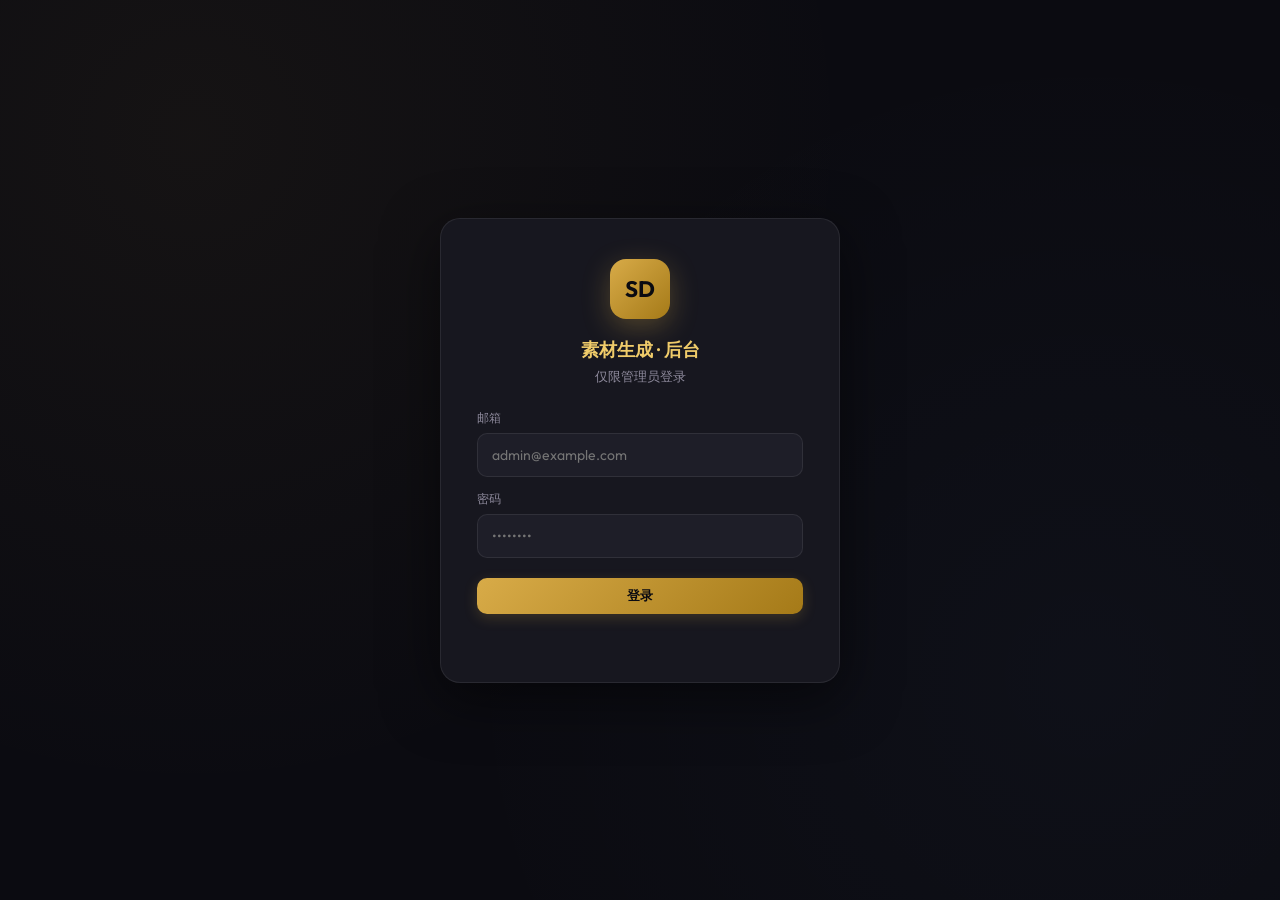
==== admin.html @ 8f6f908a "feat: integrate Supabase tracking and admin dashboard - index.html: add TRACKER module (nickname pro" ====
<!DOCTYPE html>
<html lang="zh-CN">
<head>
<meta charset="UTF-8" />
<meta name="viewport" content="width=device-width, initial-scale=1.0" />
<title>素材生成 · 后台数据</title>
<link rel="preconnect" href="https://fonts.googleapis.com" />
<link rel="preconnect" href="https://fonts.gstatic.com" crossorigin />
<link href="https://fonts.googleapis.com/css2?family=Outfit:wght@300;400;500;600;700&display=swap" rel="stylesheet" />
<style>
:root{
  --gold:#D8AB48;--gold-soft:#F0CC6A;--gold-dark:#A57A18;
  --cream:#EDE9E0;--text-mute:#8E8A9C;--text-dim:#5A566A;
  --base-0:#0B0B11;--base-1:#13131A;--base-2:#17171F;--base-3:#1E1E28;
  --border-soft:rgba(255,255,255,.06);--border-line:rgba(255,255,255,.08);
  --green:#7FD89B;--red:#FF7B7B;--blue:#7BB0FF;--orange:#F4A857;
}
*{box-sizing:border-box;margin:0;padding:0}
body{
  font-family:'Outfit','PingFang SC',sans-serif;
  background:var(--base-0);color:var(--cream);min-height:100vh;
  background-image:radial-gradient(circle at 15% 15%,rgba(216,171,72,.05) 0%,transparent 50%),radial-gradient(circle at 85% 75%,rgba(123,176,255,.03) 0%,transparent 50%);
  background-attachment:fixed;
}
.container{max-width:1320px;margin:0 auto;padding:32px 28px}
header.top{display:flex;align-items:center;justify-content:space-between;margin-bottom:28px;flex-wrap:wrap;gap:16px}
.brand{display:flex;align-items:center;gap:12px}
.brand-icon{
  width:42px;height:42px;border-radius:12px;
  background:linear-gradient(135deg,var(--gold),var(--gold-dark));
  display:flex;align-items:center;justify-content:center;
  color:var(--base-0);font-weight:700;font-size:1.05rem;
  box-shadow:0 6px 20px rgba(216,171,72,.25);
}
.brand-text h1{font-size:1.18rem;font-weight:600;letter-spacing:.4px;color:var(--cream)}
.brand-text p{font-size:.75rem;color:var(--text-mute);margin-top:2px}
.user-bar{display:flex;align-items:center;gap:12px;font-size:.8rem;color:var(--text-mute)}
.user-bar .email{color:var(--cream);font-weight:500}
.btn{
  padding:9px 16px;border-radius:10px;border:1px solid var(--border-line);
  background:var(--base-2);color:var(--cream);font-family:inherit;font-size:.8125rem;
  cursor:pointer;transition:.2s;font-weight:500;
}
.btn:hover{background:var(--base-3);border-color:rgba(216,171,72,.3)}
.btn-primary{
  background:linear-gradient(135deg,var(--gold),var(--gold-dark));
  color:var(--base-0);border:none;font-weight:600;
  box-shadow:0 4px 14px rgba(216,171,72,.2);
}
.btn-primary:hover{box-shadow:0 6px 20px rgba(216,171,72,.3);transform:translateY(-1px)}
.btn-sm{padding:6px 12px;font-size:.75rem;border-radius:8px}

/* Login */
.login-wrap{
  min-height:100vh;display:flex;align-items:center;justify-content:center;padding:24px;
}
.login-card{
  background:var(--base-2);border:1px solid var(--border-line);border-radius:20px;
  padding:40px 36px;width:100%;max-width:400px;
  box-shadow:0 16px 56px rgba(0,0,0,.5);
  text-align:center;
}
.login-card .logo{
  width:60px;height:60px;border-radius:16px;margin:0 auto 18px;
  background:linear-gradient(135deg,var(--gold),var(--gold-dark));
  display:flex;align-items:center;justify-content:center;
  color:var(--base-0);font-weight:700;font-size:1.4rem;
  box-shadow:0 8px 28px rgba(216,171,72,.3);
}
.login-card h2{font-size:1.15rem;color:var(--gold-soft);margin-bottom:6px;font-weight:600}
.login-card p.sub{color:var(--text-mute);font-size:.8125rem;margin-bottom:24px}
.field{margin-bottom:14px;text-align:left}
.field label{display:block;font-size:.75rem;color:var(--text-mute);margin-bottom:6px;letter-spacing:.4px}
.field input{
  width:100%;padding:12px 14px;border:1px solid var(--border-line);border-radius:10px;
  background:var(--base-3);color:var(--cream);font-family:inherit;font-size:.875rem;
  outline:none;transition:.25s;
}
.field input:focus{border-color:rgba(216,171,72,.5);box-shadow:0 0 0 3px rgba(216,171,72,.1)}
.err-msg{color:var(--red);font-size:.75rem;margin-top:10px;min-height:18px;text-align:left}

/* Stats */
.stats-grid{display:grid;grid-template-columns:repeat(4,1fr);gap:16px;margin-bottom:28px}
.stat-card{
  background:var(--base-2);border:1px solid var(--border-line);border-radius:14px;
  padding:18px 20px;transition:.25s;
}
.stat-card:hover{border-color:rgba(216,171,72,.25);transform:translateY(-2px)}
.stat-card .label{font-size:.7rem;color:var(--text-mute);letter-spacing:.6px;text-transform:uppercase;margin-bottom:8px}
.stat-card .value{font-size:1.85rem;font-weight:600;color:var(--gold-soft);line-height:1}
.stat-card .delta{font-size:.7rem;color:var(--text-dim);margin-top:6px}

/* Tabs */
.tabs{display:flex;gap:4px;background:var(--base-2);padding:4px;border-radius:12px;border:1px solid var(--border-line);margin-bottom:20px;width:fit-content}
.tab{
  padding:9px 18px;border-radius:9px;font-size:.8125rem;color:var(--text-mute);
  cursor:pointer;font-weight:500;transition:.2s;border:none;background:transparent;font-family:inherit;
}
.tab.active{background:var(--base-3);color:var(--gold-soft)}
.tab:hover:not(.active){color:var(--cream)}

/* Filter bar */
.filters{
  display:flex;gap:10px;align-items:center;flex-wrap:wrap;margin-bottom:14px;
  padding:14px 16px;background:var(--base-2);border:1px solid var(--border-line);border-radius:12px;
}
.filters input,.filters select{
  padding:8px 12px;border:1px solid var(--border-line);border-radius:8px;
  background:var(--base-3);color:var(--cream);font-family:inherit;font-size:.8125rem;
  outline:none;min-width:140px;
}
.filters label{font-size:.7rem;color:var(--text-mute);letter-spacing:.4px}
.filters .spacer{flex:1}

/* Table */
.table-wrap{
  background:var(--base-2);border:1px solid var(--border-line);border-radius:14px;
  overflow:hidden;
}
table{width:100%;border-collapse:collapse;font-size:.8125rem}
thead{background:var(--base-3)}
th{
  text-align:left;padding:13px 16px;font-size:.7rem;color:var(--text-mute);
  letter-spacing:.6px;text-transform:uppercase;font-weight:500;border-bottom:1px solid var(--border-line);
}
td{padding:12px 16px;border-bottom:1px solid var(--border-soft);color:var(--cream)}
tbody tr:last-child td{border-bottom:none}
tbody tr:hover{background:rgba(216,171,72,.04)}
td .pill{
  display:inline-block;padding:3px 9px;border-radius:6px;font-size:.7rem;
  background:var(--base-3);color:var(--text-mute);
}
td .pill.success{background:rgba(127,216,155,.12);color:var(--green)}
td .pill.failed{background:rgba(255,123,123,.12);color:var(--red)}
td .pill.gold{background:rgba(216,171,72,.12);color:var(--gold-soft)}
td .pill.blue{background:rgba(123,176,255,.12);color:var(--blue)}
.nick{color:var(--gold-soft);font-weight:500}
.mono{font-family:'SF Mono',Menlo,Consolas,monospace;font-size:.72rem;color:var(--text-mute)}
.prompt-cell{max-width:320px;overflow:hidden;text-overflow:ellipsis;white-space:nowrap;cursor:help}
.empty{padding:60px 16px;text-align:center;color:var(--text-mute);font-size:.875rem}
.loading{padding:60px 16px;text-align:center;color:var(--text-mute);font-size:.875rem}
.loading::before{content:"⏳ ";margin-right:6px}
.pagination{display:flex;align-items:center;justify-content:center;gap:8px;margin-top:16px;font-size:.8rem;color:var(--text-mute)}
.pagination button{padding:6px 12px;border-radius:8px;border:1px solid var(--border-line);background:var(--base-2);color:var(--cream);cursor:pointer;font-size:.75rem}
.pagination button:disabled{opacity:.4;cursor:not-allowed}

.section{display:none}
.section.active{display:block}

.tag-chip{display:inline-block;padding:2px 8px;border-radius:6px;font-size:.7rem;margin-right:4px;background:var(--base-3);color:var(--text-mute)}

@media (max-width:880px){
  .stats-grid{grid-template-columns:repeat(2,1fr)}
  .container{padding:20px 16px}
  th,td{padding:10px 12px;font-size:.75rem}
  .prompt-cell{max-width:160px}
}

@keyframes fadeIn{from{opacity:0}to{opacity:1}}
.section.active{animation:fadeIn .25s ease-out}
</style>
</head>
<body>

<!-- Login -->
<div id="loginView" class="login-wrap">
  <div class="login-card">
    <div class="logo">SD</div>
    <h2>素材生成 · 后台</h2>
    <p class="sub">仅限管理员登录</p>
    <div class="field">
      <label>邮箱</label>
      <input id="loginEmail" type="email" placeholder="admin@example.com" autocomplete="username"/>
    </div>
    <div class="field">
      <label>密码</label>
      <input id="loginPwd" type="password" placeholder="••••••••" autocomplete="current-password"/>
    </div>
    <button class="btn btn-primary" id="btnLogin" style="width:100%;margin-top:6px">登录</button>
    <div class="err-msg" id="loginErr"></div>
  </div>
</div>

<!-- Main -->
<div id="mainView" class="container" style="display:none">
  <header class="top">
    <div class="brand">
      <div class="brand-icon">SD</div>
      <div class="brand-text">
        <h1>素材生成 · 数据后台</h1>
        <p>使用记录 · 用户分析 · 操作留痕</p>
      </div>
    </div>
    <div class="user-bar">
      <span id="adminEmail" class="email">—</span>
      <button class="btn btn-sm" id="btnRefresh">刷新</button>
      <button class="btn btn-sm" id="btnLogout">退出</button>
    </div>
  </header>

  <div class="stats-grid">
    <div class="stat-card"><div class="label">总用户数</div><div class="value" id="statUsers">—</div><div class="delta" id="statUsersDelta"></div></div>
    <div class="stat-card"><div class="label">总操作数</div><div class="value" id="statEvents">—</div><div class="delta">所有事件累计</div></div>
    <div class="stat-card"><div class="label">今日操作</div><div class="value" id="statToday">—</div><div class="delta" id="statTodayDelta"></div></div>
    <div class="stat-card"><div class="label">本周生成图片</div><div class="value" id="statGenWeek">—</div><div class="delta">最近 7 天 · success</div></div>
  </div>

  <div class="tabs">
    <button class="tab active" data-sec="events">操作记录</button>
    <button class="tab" data-sec="users">用户列表</button>
    <button class="tab" data-sec="overview">服务商分布</button>
  </div>

  <!-- Section: Events -->
  <div class="section active" id="sec-events">
    <div class="filters">
      <label>事件类型</label>
      <select id="filterType">
        <option value="">全部</option>
        <option value="visit">访问</option>
        <option value="generate">生成</option>
        <option value="upload">上传素材</option>
        <option value="save_to_gallery">存入素材库</option>
      </select>
      <label>状态</label>
      <select id="filterStatus">
        <option value="">全部</option>
        <option value="success">成功</option>
        <option value="failed">失败</option>
      </select>
      <label>用户</label>
      <input id="filterNick" type="text" placeholder="昵称关键字"/>
      <label>关键词</label>
      <input id="filterPrompt" type="text" placeholder="Prompt 关键字"/>
      <div class="spacer"></div>
      <button class="btn btn-sm" id="btnExportCsv">导出 CSV</button>
    </div>
    <div class="table-wrap">
      <table>
        <thead>
          <tr>
            <th style="width:160px">时间</th>
            <th style="width:140px">昵称</th>
            <th style="width:100px">事件</th>
            <th style="width:110px">服务商</th>
            <th style="width:90px">状态</th>
            <th>Prompt / 备注</th>
          </tr>
        </thead>
        <tbody id="eventsBody">
          <tr><td colspan="6" class="loading">加载中…</td></tr>
        </tbody>
      </table>
    </div>
    <div class="pagination">
      <button id="evPrev">上一页</button>
      <span id="evPageInfo">—</span>
      <button id="evNext">下一页</button>
    </div>
  </div>

  <!-- Section: Users -->
  <div class="section" id="sec-users">
    <div class="filters">
      <label>搜索</label>
      <input id="userSearch" type="text" placeholder="昵称关键字"/>
      <div class="spacer"></div>
      <span style="font-size:.75rem;color:var(--text-mute)" id="userCount"></span>
    </div>
    <div class="table-wrap">
      <table>
        <thead>
          <tr>
            <th>昵称</th>
            <th>设备 ID</th>
            <th>首次访问</th>
            <th>最近活跃</th>
            <th>操作数</th>
            <th>成功生成</th>
          </tr>
        </thead>
        <tbody id="usersBody">
          <tr><td colspan="6" class="loading">加载中…</td></tr>
        </tbody>
      </table>
    </div>
  </div>

  <!-- Section: Overview -->
  <div class="section" id="sec-overview">
    <div class="stats-grid" style="margin-bottom:0">
      <div class="stat-card"><div class="label">即梦 Jimeng</div><div class="value" id="prov-jimeng">—</div><div class="delta">成功生成次数</div></div>
      <div class="stat-card"><div class="label">Google Gemini</div><div class="value" id="prov-gemini">—</div><div class="delta">成功生成次数</div></div>
      <div class="stat-card"><div class="label">通义千问</div><div class="value" id="prov-qwen">—</div><div class="delta">成功生成次数</div></div>
      <div class="stat-card"><div class="label">OpenAI 兼容</div><div class="value" id="prov-openai">—</div><div class="delta">成功生成次数</div></div>
    </div>
    <div class="table-wrap" style="margin-top:20px">
      <table>
        <thead><tr><th>用户</th><th>成功</th><th>失败</th><th>成功率</th><th>最近一次</th></tr></thead>
        <tbody id="leaderboardBody"><tr><td colspan="5" class="loading">加载中…</td></tr></tbody>
      </table>
    </div>
  </div>
</div>

<script type="module">
import { createClient } from "https://esm.sh/@supabase/supabase-js@2";

const SUPABASE_URL="https://pznlbrtormfulrhmukwv.supabase.co";
const SUPABASE_ANON_KEY="eyJhbGciOiJIUzI1NiIsInR5cCI6IkpXVCJ9.eyJpc3MiOiJzdXBhYmFzZSIsInJlZiI6InB6bmxicnRvcm1mdWxyaG11a3d2Iiwicm9sZSI6ImFub24iLCJpYXQiOjE3Nzg2NTg5NjQsImV4cCI6MjA5NDIzNDk2NH0.w8nUGu9AfAewGM3c8UDUCEIkKN5EtclZa1R1rNTNaIw";

const sb = createClient(SUPABASE_URL, SUPABASE_ANON_KEY, {
  auth:{persistSession:true,autoRefreshToken:true}
});

const $ = s=>document.querySelector(s);
const PAGE_SIZE = 50;
let evPage = 0;
let evFilters = {};
let allUsers = [];

/* ================= Auth ================= */
async function checkAuth(){
  const { data:{ session } } = await sb.auth.getSession();
  if(session){
    showMain(session.user);
  }else{
    $("#loginView").style.display="flex";
    $("#mainView").style.display="none";
  }
}

$("#btnLogin").onclick = async ()=>{
  const email = $("#loginEmail").value.trim();
  const pwd = $("#loginPwd").value;
  $("#loginErr").textContent="";
  if(!email||!pwd){$("#loginErr").textContent="请输入邮箱和密码";return}
  $("#btnLogin").disabled=true;$("#btnLogin").textContent="登录中…";
  const { data, error } = await sb.auth.signInWithPassword({email,password:pwd});
  $("#btnLogin").disabled=false;$("#btnLogin").textContent="登录";
  if(error){$("#loginErr").textContent=error.message||"登录失败";return}
  showMain(data.user);
};

$("#loginPwd").addEventListener("keydown",e=>{if(e.key==="Enter")$("#btnLogin").click()});

$("#btnLogout").onclick = async ()=>{
  await sb.auth.signOut();
  location.reload();
};

function showMain(user){
  $("#loginView").style.display="none";
  $("#mainView").style.display="block";
  $("#adminEmail").textContent = user.email || "管理员";
  loadAll();
}

$("#btnRefresh").onclick = ()=>loadAll();

/* ================= Tabs ================= */
document.querySelectorAll(".tab").forEach(t=>{
  t.onclick = ()=>{
    document.querySelectorAll(".tab").forEach(x=>x.classList.remove("active"));
    document.querySelectorAll(".section").forEach(x=>x.classList.remove("active"));
    t.classList.add("active");
    $("#sec-"+t.dataset.sec).classList.add("active");
  };
});

/* ================= Load ================= */
async function loadAll(){
  await Promise.all([loadStats(), loadEvents(), loadUsers(), loadOverview()]);
}

async function loadStats(){
  const today = new Date(); today.setHours(0,0,0,0);
  const weekAgo = new Date(Date.now()-7*24*3600*1000);

  const [u, ev, tev, gen] = await Promise.all([
    sb.from("tracker_users").select("*",{count:"exact",head:true}),
    sb.from("tracker_events").select("*",{count:"exact",head:true}),
    sb.from("tracker_events").select("*",{count:"exact",head:true}).gte("created_at", today.toISOString()),
    sb.from("tracker_events").select("*",{count:"exact",head:true})
      .eq("event_type","generate").eq("status","success")
      .gte("created_at", weekAgo.toISOString())
  ]);
  $("#statUsers").textContent = u.count ?? 0;
  $("#statEvents").textContent = ev.count ?? 0;
  $("#statToday").textContent = tev.count ?? 0;
  $("#statGenWeek").textContent = gen.count ?? 0;

  // delta: today vs yesterday
  const yest = new Date(today.getTime()-24*3600*1000);
  const yev = await sb.from("tracker_events").select("*",{count:"exact",head:true})
    .gte("created_at", yest.toISOString()).lt("created_at", today.toISOString());
  const diff = (tev.count||0) - (yev.count||0);
  $("#statTodayDelta").textContent = diff>=0?`比昨日 +${diff}`:`比昨日 ${diff}`;
}

async function loadEvents(){
  let q = sb.from("tracker_events").select("*",{count:"exact"})
    .order("created_at",{ascending:false})
    .range(evPage*PAGE_SIZE, evPage*PAGE_SIZE+PAGE_SIZE-1);
  if(evFilters.type) q = q.eq("event_type", evFilters.type);
  if(evFilters.status) q = q.eq("status", evFilters.status);
  if(evFilters.nick) q = q.ilike("nickname", `%${evFilters.nick}%`);
  if(evFilters.prompt) q = q.ilike("prompt_preview", `%${evFilters.prompt}%`);
  const { data, error, count } = await q;
  const tbody = $("#eventsBody");
  if(error){tbody.innerHTML=`<tr><td colspan="6" class="empty">加载失败：${error.message}</td></tr>`;return}
  if(!data||!data.length){tbody.innerHTML=`<tr><td colspan="6" class="empty">暂无数据</td></tr>`;}
  else {
    tbody.innerHTML = data.map(rowToEventTr).join("");
  }
  const total = count||0;
  const totalPages = Math.max(1, Math.ceil(total/PAGE_SIZE));
  $("#evPageInfo").textContent = `第 ${evPage+1} / ${totalPages} 页 · 共 ${total} 条`;
  $("#evPrev").disabled = evPage===0;
  $("#evNext").disabled = evPage>=totalPages-1;
}

function rowToEventTr(r){
  const t = new Date(r.created_at);
  const time = `${t.getFullYear()}-${String(t.getMonth()+1).padStart(2,"0")}-${String(t.getDate()).padStart(2,"0")} ${String(t.getHours()).padStart(2,"0")}:${String(t.getMinutes()).padStart(2,"0")}`;
  const evMap = {"generate":"生成","upload":"上传","visit":"访问","save_to_gallery":"存素材"};
  const evClass = {"generate":"gold","upload":"blue","visit":"","save_to_gallery":"success"};
  const ev = `<span class="pill ${evClass[r.event_type]||""}">${evMap[r.event_type]||r.event_type}</span>`;
  const provMap = {"jimeng":"即梦","gemini":"Gemini","qwen":"千问","openai":"OpenAI"};
  const prov = r.provider ? `<span class="pill">${provMap[r.provider]||r.provider}</span>` : '<span class="mono">—</span>';
  let st = '<span class="mono">—</span>';
  if(r.status==="success") st = '<span class="pill success">成功</span>';
  else if(r.status==="failed") st = '<span class="pill failed">失败</span>';
  const prompt = r.prompt_preview || r.error_msg || (r.meta ? JSON.stringify(r.meta) : "");
  const promptCell = prompt ? `<span class="prompt-cell" title="${esc(prompt)}">${esc(prompt)}</span>` : '<span class="mono">—</span>';
  return `<tr>
    <td class="mono">${time}</td>
    <td class="nick">${esc(r.nickname||"未命名")}</td>
    <td>${ev}</td>
    <td>${prov}</td>
    <td>${st}</td>
    <td>${promptCell}</td>
  </tr>`;
}

function esc(s){return String(s||"").replace(/[<>&"]/g,c=>({"<":"&lt;",">":"&gt;","&":"&amp;","\"":"&quot;"}[c]))}

$("#filterType").onchange = ()=>{evFilters.type=$("#filterType").value;evPage=0;loadEvents()};
$("#filterStatus").onchange = ()=>{evFilters.status=$("#filterStatus").value;evPage=0;loadEvents()};
let nickTimer, promptTimer;
$("#filterNick").oninput = ()=>{clearTimeout(nickTimer);nickTimer=setTimeout(()=>{evFilters.nick=$("#filterNick").value.trim();evPage=0;loadEvents()},350)};
$("#filterPrompt").oninput = ()=>{clearTimeout(promptTimer);promptTimer=setTimeout(()=>{evFilters.prompt=$("#filterPrompt").value.trim();evPage=0;loadEvents()},350)};
$("#evPrev").onclick = ()=>{if(evPage>0){evPage--;loadEvents()}};
$("#evNext").onclick = ()=>{evPage++;loadEvents()};

$("#btnExportCsv").onclick = async ()=>{
  let q = sb.from("tracker_events").select("created_at,nickname,device_id,event_type,provider,model,status,prompt_preview,error_msg")
    .order("created_at",{ascending:false}).limit(5000);
  if(evFilters.type) q = q.eq("event_type", evFilters.type);
  if(evFilters.status) q = q.eq("status", evFilters.status);
  if(evFilters.nick) q = q.ilike("nickname", `%${evFilters.nick}%`);
  if(evFilters.prompt) q = q.ilike("prompt_preview", `%${evFilters.prompt}%`);
  const { data, error } = await q;
  if(error){alert("导出失败："+error.message);return}
  const header = ["时间","昵称","设备ID","事件","服务商","模型","状态","Prompt","错误"];
  const rows = (data||[]).map(r=>[
    r.created_at, r.nickname, r.device_id, r.event_type, r.provider, r.model, r.status,
    (r.prompt_preview||"").replace(/\n/g," "), r.error_msg||""
  ]);
  const csv = [header, ...rows].map(r=>r.map(v=>`"${String(v??"").replace(/"/g,'""')}"`).join(",")).join("\n");
  const blob = new Blob(["\ufeff"+csv],{type:"text/csv;charset=utf-8"});
  const url = URL.createObjectURL(blob);
  const a = document.createElement("a");
  a.href=url;a.download=`tracker-events-${new Date().toISOString().slice(0,10)}.csv`;a.click();
  setTimeout(()=>URL.revokeObjectURL(url),1000);
};

/* ================= Users ================= */
async function loadUsers(){
  const { data:users, error } = await sb.from("tracker_users").select("*").order("last_seen",{ascending:false}).limit(500);
  if(error){$("#usersBody").innerHTML=`<tr><td colspan="6" class="empty">加载失败：${error.message}</td></tr>`;return}

  // get event counts per device
  const { data:counts } = await sb.from("tracker_events")
    .select("device_id,event_type,status").limit(5000);
  const stats = {};
  (counts||[]).forEach(c=>{
    if(!stats[c.device_id]) stats[c.device_id]={total:0,gen:0};
    stats[c.device_id].total++;
    if(c.event_type==="generate"&&c.status==="success") stats[c.device_id].gen++;
  });

  allUsers = (users||[]).map(u=>({
    ...u,
    total: stats[u.device_id]?.total||0,
    gen: stats[u.device_id]?.gen||0
  }));
  renderUsers();
}

function renderUsers(){
  const kw = $("#userSearch").value.trim().toLowerCase();
  const filtered = kw ? allUsers.filter(u=>(u.nickname||"").toLowerCase().includes(kw)) : allUsers;
  $("#userCount").textContent = `共 ${filtered.length} 位用户`;
  if(!filtered.length){$("#usersBody").innerHTML=`<tr><td colspan="6" class="empty">暂无数据</td></tr>`;return}
  $("#usersBody").innerHTML = filtered.map(u=>{
    const first = u.created_at ? fmtDate(u.created_at) : "—";
    const last = u.last_seen ? fmtDate(u.last_seen) : "—";
    return `<tr>
      <td class="nick">${esc(u.nickname||"未命名")}</td>
      <td class="mono" title="${esc(u.device_id)}">${esc((u.device_id||"").slice(0,18))}…</td>
      <td class="mono">${first}</td>
      <td class="mono">${last}</td>
      <td><span class="pill">${u.total}</span></td>
      <td><span class="pill gold">${u.gen}</span></td>
    </tr>`;
  }).join("");
}

$("#userSearch").oninput = renderUsers;

function fmtDate(s){
  const d = new Date(s);
  return `${d.getFullYear()}-${String(d.getMonth()+1).padStart(2,"0")}-${String(d.getDate()).padStart(2,"0")} ${String(d.getHours()).padStart(2,"0")}:${String(d.getMinutes()).padStart(2,"0")}`;
}

/* ================= Overview ================= */
async function loadOverview(){
  const { data } = await sb.from("tracker_events").select("provider,status,nickname,device_id,created_at")
    .eq("event_type","generate").limit(5000);
  const provSuccess = {jimeng:0,gemini:0,qwen:0,openai:0};
  const byUser = {};
  (data||[]).forEach(r=>{
    if(r.status==="success" && r.provider && provSuccess.hasOwnProperty(r.provider)) provSuccess[r.provider]++;
    const key = r.nickname||r.device_id||"未命名";
    if(!byUser[key]) byUser[key]={nick:r.nickname||"未命名",success:0,failed:0,last:r.created_at};
    if(r.status==="success") byUser[key].success++;
    else if(r.status==="failed") byUser[key].failed++;
    if(r.created_at > byUser[key].last) byUser[key].last = r.created_at;
  });
  $("#prov-jimeng").textContent = provSuccess.jimeng;
  $("#prov-gemini").textContent = provSuccess.gemini;
  $("#prov-qwen").textContent = provSuccess.qwen;
  $("#prov-openai").textContent = provSuccess.openai;

  const rows = Object.values(byUser).sort((a,b)=>b.success-a.success).slice(0,30);
  if(!rows.length){$("#leaderboardBody").innerHTML=`<tr><td colspan="5" class="empty">暂无数据</td></tr>`;return}
  $("#leaderboardBody").innerHTML = rows.map(r=>{
    const total = r.success+r.failed;
    const rate = total ? Math.round(r.success/total*100) : 0;
    return `<tr>
      <td class="nick">${esc(r.nick)}</td>
      <td><span class="pill success">${r.success}</span></td>
      <td><span class="pill failed">${r.failed}</span></td>
      <td>${rate}%</td>
      <td class="mono">${fmtDate(r.last)}</td>
    </tr>`;
  }).join("");
}

/* ================= Init ================= */
checkAuth();
</script>
</body>
</html>
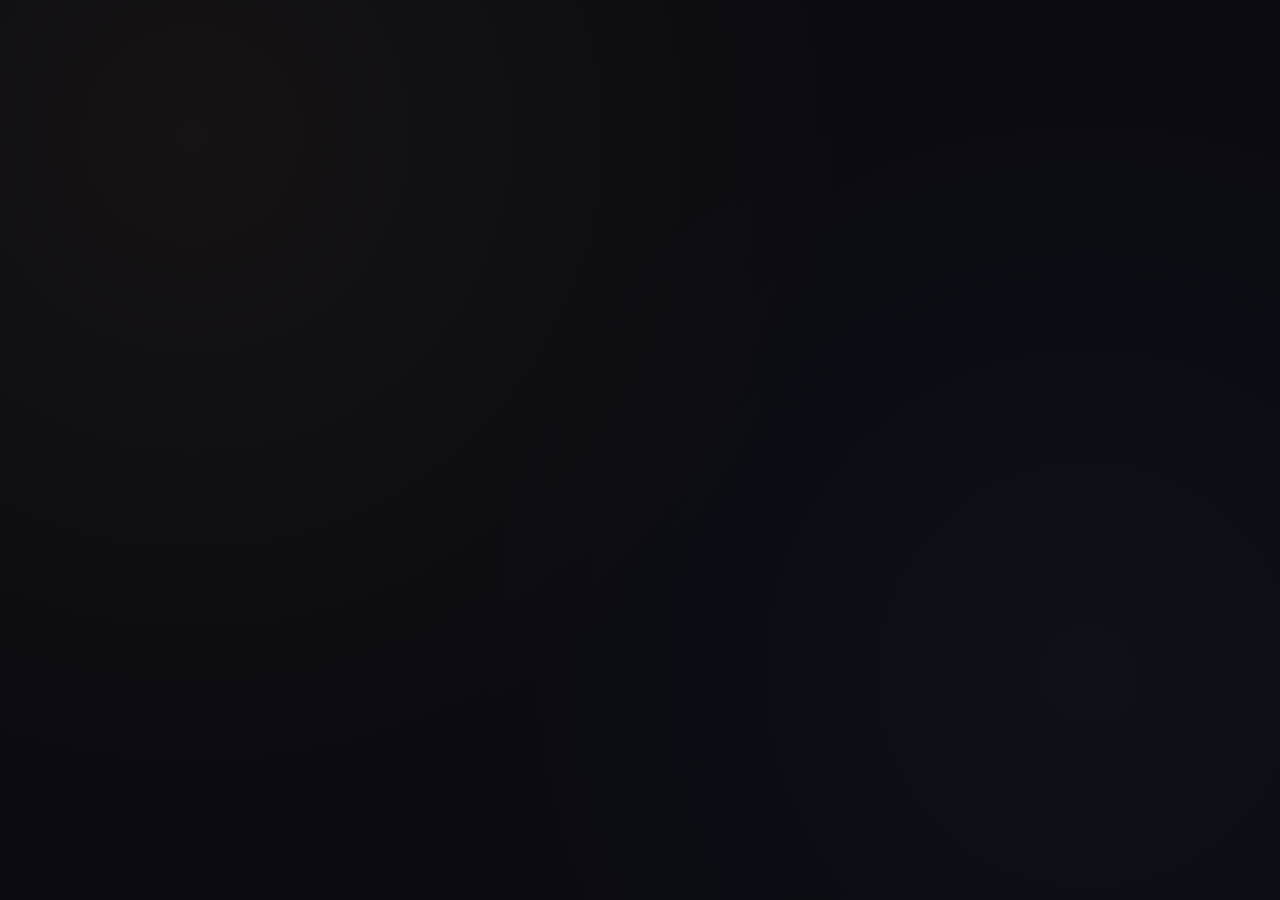
==== commit 63ae5439: "feat(admin): replace email login with URL-token direct link - gate by SHA-256 hashed token in URL ha" ====
--- a/admin.html
+++ b/admin.html
@@ -35,7 +35,6 @@
 .brand-text h1{font-size:1.18rem;font-weight:600;letter-spacing:.4px;color:var(--cream)}
 .brand-text p{font-size:.75rem;color:var(--text-mute);margin-top:2px}
 .user-bar{display:flex;align-items:center;gap:12px;font-size:.8rem;color:var(--text-mute)}
-.user-bar .email{color:var(--cream);font-weight:500}
 .btn{
   padding:9px 16px;border-radius:10px;border:1px solid var(--border-line);
   background:var(--base-2);color:var(--cream);font-family:inherit;font-size:.8125rem;
@@ -50,41 +49,17 @@
 .btn-primary:hover{box-shadow:0 6px 20px rgba(216,171,72,.3);transform:translateY(-1px)}
 .btn-sm{padding:6px 12px;font-size:.75rem;border-radius:8px}
 
-/* Login */
-.login-wrap{
-  min-height:100vh;display:flex;align-items:center;justify-content:center;padding:24px;
-}
-.login-card{
-  background:var(--base-2);border:1px solid var(--border-line);border-radius:20px;
-  padding:40px 36px;width:100%;max-width:400px;
-  box-shadow:0 16px 56px rgba(0,0,0,.5);
-  text-align:center;
-}
-.login-card .logo{
-  width:60px;height:60px;border-radius:16px;margin:0 auto 18px;
-  background:linear-gradient(135deg,var(--gold),var(--gold-dark));
-  display:flex;align-items:center;justify-content:center;
-  color:var(--base-0);font-weight:700;font-size:1.4rem;
-  box-shadow:0 8px 28px rgba(216,171,72,.3);
-}
-.login-card h2{font-size:1.15rem;color:var(--gold-soft);margin-bottom:6px;font-weight:600}
-.login-card p.sub{color:var(--text-mute);font-size:.8125rem;margin-bottom:24px}
-.field{margin-bottom:14px;text-align:left}
-.field label{display:block;font-size:.75rem;color:var(--text-mute);margin-bottom:6px;letter-spacing:.4px}
-.field input{
-  width:100%;padding:12px 14px;border:1px solid var(--border-line);border-radius:10px;
-  background:var(--base-3);color:var(--cream);font-family:inherit;font-size:.875rem;
-  outline:none;transition:.25s;
-}
-.field input:focus{border-color:rgba(216,171,72,.5);box-shadow:0 0 0 3px rgba(216,171,72,.1)}
-.err-msg{color:var(--red);font-size:.75rem;margin-top:10px;min-height:18px;text-align:left}
+/* Gate */
+.gate-wrap{min-height:100vh;display:flex;align-items:center;justify-content:center;padding:24px}
+.gate-card{background:var(--base-2);border:1px solid var(--border-line);border-radius:20px;padding:40px 36px;width:100%;max-width:420px;box-shadow:0 16px 56px rgba(0,0,0,.5);text-align:center}
+.gate-card .logo{width:60px;height:60px;border-radius:16px;margin:0 auto 18px;background:linear-gradient(135deg,var(--gold),var(--gold-dark));display:flex;align-items:center;justify-content:center;color:var(--base-0);font-weight:700;font-size:1.4rem;box-shadow:0 8px 28px rgba(216,171,72,.3)}
+.gate-card h2{font-size:1.15rem;color:var(--gold-soft);margin-bottom:6px;font-weight:600}
+.gate-card p{color:var(--text-mute);font-size:.825rem;margin-bottom:18px;line-height:1.6}
+.gate-card .err{color:var(--red);font-size:.8rem;margin-top:14px}
 
 /* Stats */
 .stats-grid{display:grid;grid-template-columns:repeat(4,1fr);gap:16px;margin-bottom:28px}
-.stat-card{
-  background:var(--base-2);border:1px solid var(--border-line);border-radius:14px;
-  padding:18px 20px;transition:.25s;
-}
+.stat-card{background:var(--base-2);border:1px solid var(--border-line);border-radius:14px;padding:18px 20px;transition:.25s}
 .stat-card:hover{border-color:rgba(216,171,72,.25);transform:translateY(-2px)}
 .stat-card .label{font-size:.7rem;color:var(--text-mute);letter-spacing:.6px;text-transform:uppercase;margin-bottom:8px}
 .stat-card .value{font-size:1.85rem;font-weight:600;color:var(--gold-soft);line-height:1}
@@ -92,44 +67,25 @@
 
 /* Tabs */
 .tabs{display:flex;gap:4px;background:var(--base-2);padding:4px;border-radius:12px;border:1px solid var(--border-line);margin-bottom:20px;width:fit-content}
-.tab{
-  padding:9px 18px;border-radius:9px;font-size:.8125rem;color:var(--text-mute);
-  cursor:pointer;font-weight:500;transition:.2s;border:none;background:transparent;font-family:inherit;
-}
+.tab{padding:9px 18px;border-radius:9px;font-size:.8125rem;color:var(--text-mute);cursor:pointer;font-weight:500;transition:.2s;border:none;background:transparent;font-family:inherit}
 .tab.active{background:var(--base-3);color:var(--gold-soft)}
 .tab:hover:not(.active){color:var(--cream)}
 
-/* Filter bar */
-.filters{
-  display:flex;gap:10px;align-items:center;flex-wrap:wrap;margin-bottom:14px;
-  padding:14px 16px;background:var(--base-2);border:1px solid var(--border-line);border-radius:12px;
-}
-.filters input,.filters select{
-  padding:8px 12px;border:1px solid var(--border-line);border-radius:8px;
-  background:var(--base-3);color:var(--cream);font-family:inherit;font-size:.8125rem;
-  outline:none;min-width:140px;
-}
+/* Filters */
+.filters{display:flex;gap:10px;align-items:center;flex-wrap:wrap;margin-bottom:14px;padding:14px 16px;background:var(--base-2);border:1px solid var(--border-line);border-radius:12px}
+.filters input,.filters select{padding:8px 12px;border:1px solid var(--border-line);border-radius:8px;background:var(--base-3);color:var(--cream);font-family:inherit;font-size:.8125rem;outline:none;min-width:140px}
 .filters label{font-size:.7rem;color:var(--text-mute);letter-spacing:.4px}
 .filters .spacer{flex:1}
 
 /* Table */
-.table-wrap{
-  background:var(--base-2);border:1px solid var(--border-line);border-radius:14px;
-  overflow:hidden;
-}
+.table-wrap{background:var(--base-2);border:1px solid var(--border-line);border-radius:14px;overflow:hidden}
 table{width:100%;border-collapse:collapse;font-size:.8125rem}
 thead{background:var(--base-3)}
-th{
-  text-align:left;padding:13px 16px;font-size:.7rem;color:var(--text-mute);
-  letter-spacing:.6px;text-transform:uppercase;font-weight:500;border-bottom:1px solid var(--border-line);
-}
+th{text-align:left;padding:13px 16px;font-size:.7rem;color:var(--text-mute);letter-spacing:.6px;text-transform:uppercase;font-weight:500;border-bottom:1px solid var(--border-line)}
 td{padding:12px 16px;border-bottom:1px solid var(--border-soft);color:var(--cream)}
 tbody tr:last-child td{border-bottom:none}
 tbody tr:hover{background:rgba(216,171,72,.04)}
-td .pill{
-  display:inline-block;padding:3px 9px;border-radius:6px;font-size:.7rem;
-  background:var(--base-3);color:var(--text-mute);
-}
+td .pill{display:inline-block;padding:3px 9px;border-radius:6px;font-size:.7rem;background:var(--base-3);color:var(--text-mute)}
 td .pill.success{background:rgba(127,216,155,.12);color:var(--green)}
 td .pill.failed{background:rgba(255,123,123,.12);color:var(--red)}
 td .pill.gold{background:rgba(216,171,72,.12);color:var(--gold-soft)}
@@ -145,9 +101,8 @@
 .pagination button:disabled{opacity:.4;cursor:not-allowed}
 
 .section{display:none}
-.section.active{display:block}
-
-.tag-chip{display:inline-block;padding:2px 8px;border-radius:6px;font-size:.7rem;margin-right:4px;background:var(--base-3);color:var(--text-mute)}
+.section.active{display:block;animation:fadeIn .25s ease-out}
+@keyframes fadeIn{from{opacity:0}to{opacity:1}}
 
 @media (max-width:880px){
   .stats-grid{grid-template-columns:repeat(2,1fr)}
@@ -155,29 +110,17 @@
   th,td{padding:10px 12px;font-size:.75rem}
   .prompt-cell{max-width:160px}
 }
-
-@keyframes fadeIn{from{opacity:0}to{opacity:1}}
-.section.active{animation:fadeIn .25s ease-out}
 </style>
 </head>
 <body>
 
-<!-- Login -->
-<div id="loginView" class="login-wrap">
-  <div class="login-card">
-    <div class="logo">SD</div>
-    <h2>素材生成 · 后台</h2>
-    <p class="sub">仅限管理员登录</p>
-    <div class="field">
-      <label>邮箱</label>
-      <input id="loginEmail" type="email" placeholder="admin@example.com" autocomplete="username"/>
-    </div>
-    <div class="field">
-      <label>密码</label>
-      <input id="loginPwd" type="password" placeholder="••••••••" autocomplete="current-password"/>
-    </div>
-    <button class="btn btn-primary" id="btnLogin" style="width:100%;margin-top:6px">登录</button>
-    <div class="err-msg" id="loginErr"></div>
+<!-- Gate (no token / wrong token) -->
+<div id="gateView" class="gate-wrap" style="display:none">
+  <div class="gate-card">
+    <div class="logo">🔒</div>
+    <h2>需要访问令牌</h2>
+    <p>请使用完整的后台链接访问。<br/>如果你是管理员，请检查链接末尾的 <code style="color:var(--gold-soft);background:var(--base-3);padding:2px 6px;border-radius:4px">#k=...</code> 部分是否完整。</p>
+    <div class="err" id="gateErr"></div>
   </div>
 </div>
 
@@ -192,16 +135,15 @@
       </div>
     </div>
     <div class="user-bar">
-      <span id="adminEmail" class="email">—</span>
+      <span style="color:var(--gold-soft)">● 已授权</span>
       <button class="btn btn-sm" id="btnRefresh">刷新</button>
-      <button class="btn btn-sm" id="btnLogout">退出</button>
     </div>
   </header>
 
   <div class="stats-grid">
-    <div class="stat-card"><div class="label">总用户数</div><div class="value" id="statUsers">—</div><div class="delta" id="statUsersDelta"></div></div>
+    <div class="stat-card"><div class="label">总用户数</div><div class="value" id="statUsers">—</div><div class="delta">累计昵称数</div></div>
     <div class="stat-card"><div class="label">总操作数</div><div class="value" id="statEvents">—</div><div class="delta">所有事件累计</div></div>
-    <div class="stat-card"><div class="label">今日操作</div><div class="value" id="statToday">—</div><div class="delta" id="statTodayDelta"></div></div>
+    <div class="stat-card"><div class="label">今日操作</div><div class="value" id="statToday">—</div><div class="delta" id="statTodayDelta">—</div></div>
     <div class="stat-card"><div class="label">本周生成图片</div><div class="value" id="statGenWeek">—</div><div class="delta">最近 7 天 · success</div></div>
   </div>
 
@@ -247,9 +189,7 @@
             <th>Prompt / 备注</th>
           </tr>
         </thead>
-        <tbody id="eventsBody">
-          <tr><td colspan="6" class="loading">加载中…</td></tr>
-        </tbody>
+        <tbody id="eventsBody"><tr><td colspan="6" class="loading">加载中…</td></tr></tbody>
       </table>
     </div>
     <div class="pagination">
@@ -279,9 +219,7 @@
             <th>成功生成</th>
           </tr>
         </thead>
-        <tbody id="usersBody">
-          <tr><td colspan="6" class="loading">加载中…</td></tr>
-        </tbody>
+        <tbody id="usersBody"><tr><td colspan="6" class="loading">加载中…</td></tr></tbody>
       </table>
     </div>
   </div>
@@ -309,56 +247,57 @@
 const SUPABASE_URL="https://pznlbrtormfulrhmukwv.supabase.co";
 const SUPABASE_ANON_KEY="eyJhbGciOiJIUzI1NiIsInR5cCI6IkpXVCJ9.eyJpc3MiOiJzdXBhYmFzZSIsInJlZiI6InB6bmxicnRvcm1mdWxyaG11a3d2Iiwicm9sZSI6ImFub24iLCJpYXQiOjE3Nzg2NTg5NjQsImV4cCI6MjA5NDIzNDk2NH0.w8nUGu9AfAewGM3c8UDUCEIkKN5EtclZa1R1rNTNaIw";
 
-const sb = createClient(SUPABASE_URL, SUPABASE_ANON_KEY, {
-  auth:{persistSession:true,autoRefreshToken:true}
-});
+/* 令牌的 SHA-256 哈希（原文不在源码里，无法被反推） */
+const TOKEN_HASH = "51d0e91a44ec00da97e24441609dc663a7c9bcc61c7d94601c15256e5ae97773";
+const TOKEN_STORAGE_KEY = "sd_admin_token";
 
 const $ = s=>document.querySelector(s);
+
+/* ============ Gate ============ */
+async function sha256Hex(text){
+  const buf = new TextEncoder().encode(text);
+  const hash = await crypto.subtle.digest("SHA-256", buf);
+  return Array.from(new Uint8Array(hash)).map(b=>b.toString(16).padStart(2,"0")).join("");
+}
+
+async function checkGate(){
+  // 1) URL hash 里有令牌
+  let token = "";
+  const hash = location.hash.replace(/^#/,"");
+  const m = hash.match(/k=([^&]+)/);
+  if(m) token = decodeURIComponent(m[1]);
+  // 2) 否则用 localStorage 里上次的
+  if(!token) token = localStorage.getItem(TOKEN_STORAGE_KEY) || "";
+
+  if(!token){ showGate(); return false; }
+  const h = await sha256Hex(token);
+  if(h !== TOKEN_HASH){ showGate("令牌错误"); return false; }
+  localStorage.setItem(TOKEN_STORAGE_KEY, token);
+  // 清掉 URL 上的 hash，避免被路人围观
+  history.replaceState(null,"",location.pathname);
+  showMain();
+  return true;
+}
+function showGate(err){
+  $("#gateView").style.display="flex";
+  $("#mainView").style.display="none";
+  if(err) $("#gateErr").textContent = err;
+}
+function showMain(){
+  $("#gateView").style.display="none";
+  $("#mainView").style.display="block";
+  loadAll();
+}
+
+/* ============ Supabase ============ */
+const sb = createClient(SUPABASE_URL, SUPABASE_ANON_KEY);
 const PAGE_SIZE = 50;
 let evPage = 0;
 let evFilters = {};
 let allUsers = [];
 
-/* ================= Auth ================= */
-async function checkAuth(){
-  const { data:{ session } } = await sb.auth.getSession();
-  if(session){
-    showMain(session.user);
-  }else{
-    $("#loginView").style.display="flex";
-    $("#mainView").style.display="none";
-  }
-}
-
-$("#btnLogin").onclick = async ()=>{
-  const email = $("#loginEmail").value.trim();
-  const pwd = $("#loginPwd").value;
-  $("#loginErr").textContent="";
-  if(!email||!pwd){$("#loginErr").textContent="请输入邮箱和密码";return}
-  $("#btnLogin").disabled=true;$("#btnLogin").textContent="登录中…";
-  const { data, error } = await sb.auth.signInWithPassword({email,password:pwd});
-  $("#btnLogin").disabled=false;$("#btnLogin").textContent="登录";
-  if(error){$("#loginErr").textContent=error.message||"登录失败";return}
-  showMain(data.user);
-};
-
-$("#loginPwd").addEventListener("keydown",e=>{if(e.key==="Enter")$("#btnLogin").click()});
-
-$("#btnLogout").onclick = async ()=>{
-  await sb.auth.signOut();
-  location.reload();
-};
-
-function showMain(user){
-  $("#loginView").style.display="none";
-  $("#mainView").style.display="block";
-  $("#adminEmail").textContent = user.email || "管理员";
-  loadAll();
-}
-
 $("#btnRefresh").onclick = ()=>loadAll();
 
-/* ================= Tabs ================= */
 document.querySelectorAll(".tab").forEach(t=>{
   t.onclick = ()=>{
     document.querySelectorAll(".tab").forEach(x=>x.classList.remove("active"));
@@ -368,7 +307,6 @@
   };
 });
 
-/* ================= Load ================= */
 async function loadAll(){
   await Promise.all([loadStats(), loadEvents(), loadUsers(), loadOverview()]);
 }
@@ -390,7 +328,6 @@
   $("#statToday").textContent = tev.count ?? 0;
   $("#statGenWeek").textContent = gen.count ?? 0;
 
-  // delta: today vs yesterday
   const yest = new Date(today.getTime()-24*3600*1000);
   const yev = await sb.from("tracker_events").select("*",{count:"exact",head:true})
     .gte("created_at", yest.toISOString()).lt("created_at", today.toISOString());
@@ -408,11 +345,9 @@
   if(evFilters.prompt) q = q.ilike("prompt_preview", `%${evFilters.prompt}%`);
   const { data, error, count } = await q;
   const tbody = $("#eventsBody");
-  if(error){tbody.innerHTML=`<tr><td colspan="6" class="empty">加载失败：${error.message}</td></tr>`;return}
+  if(error){tbody.innerHTML=`<tr><td colspan="6" class="empty">加载失败：${error.message}<br/><span style="font-size:.75rem">提示：请先在 Supabase 跑允许 anon SELECT 的 SQL</span></td></tr>`;return}
   if(!data||!data.length){tbody.innerHTML=`<tr><td colspan="6" class="empty">暂无数据</td></tr>`;}
-  else {
-    tbody.innerHTML = data.map(rowToEventTr).join("");
-  }
+  else tbody.innerHTML = data.map(rowToEventTr).join("");
   const total = count||0;
   const totalPages = Math.max(1, Math.ceil(total/PAGE_SIZE));
   $("#evPageInfo").textContent = `第 ${evPage+1} / ${totalPages} 页 · 共 ${total} 条`;
@@ -475,26 +410,17 @@
   setTimeout(()=>URL.revokeObjectURL(url),1000);
 };
 
-/* ================= Users ================= */
 async function loadUsers(){
   const { data:users, error } = await sb.from("tracker_users").select("*").order("last_seen",{ascending:false}).limit(500);
   if(error){$("#usersBody").innerHTML=`<tr><td colspan="6" class="empty">加载失败：${error.message}</td></tr>`;return}
-
-  // get event counts per device
-  const { data:counts } = await sb.from("tracker_events")
-    .select("device_id,event_type,status").limit(5000);
+  const { data:counts } = await sb.from("tracker_events").select("device_id,event_type,status").limit(5000);
   const stats = {};
   (counts||[]).forEach(c=>{
     if(!stats[c.device_id]) stats[c.device_id]={total:0,gen:0};
     stats[c.device_id].total++;
     if(c.event_type==="generate"&&c.status==="success") stats[c.device_id].gen++;
   });
-
-  allUsers = (users||[]).map(u=>({
-    ...u,
-    total: stats[u.device_id]?.total||0,
-    gen: stats[u.device_id]?.gen||0
-  }));
+  allUsers = (users||[]).map(u=>({...u, total: stats[u.device_id]?.total||0, gen: stats[u.device_id]?.gen||0}));
   renderUsers();
 }
 
@@ -516,7 +442,6 @@
     </tr>`;
   }).join("");
 }
-
 $("#userSearch").oninput = renderUsers;
 
 function fmtDate(s){
@@ -524,7 +449,6 @@
   return `${d.getFullYear()}-${String(d.getMonth()+1).padStart(2,"0")}-${String(d.getDate()).padStart(2,"0")} ${String(d.getHours()).padStart(2,"0")}:${String(d.getMinutes()).padStart(2,"0")}`;
 }
 
-/* ================= Overview ================= */
 async function loadOverview(){
   const { data } = await sb.from("tracker_events").select("provider,status,nickname,device_id,created_at")
     .eq("event_type","generate").limit(5000);
@@ -558,8 +482,7 @@
   }).join("");
 }
 
-/* ================= Init ================= */
-checkAuth();
+checkGate();
 </script>
 </body>
 </html>
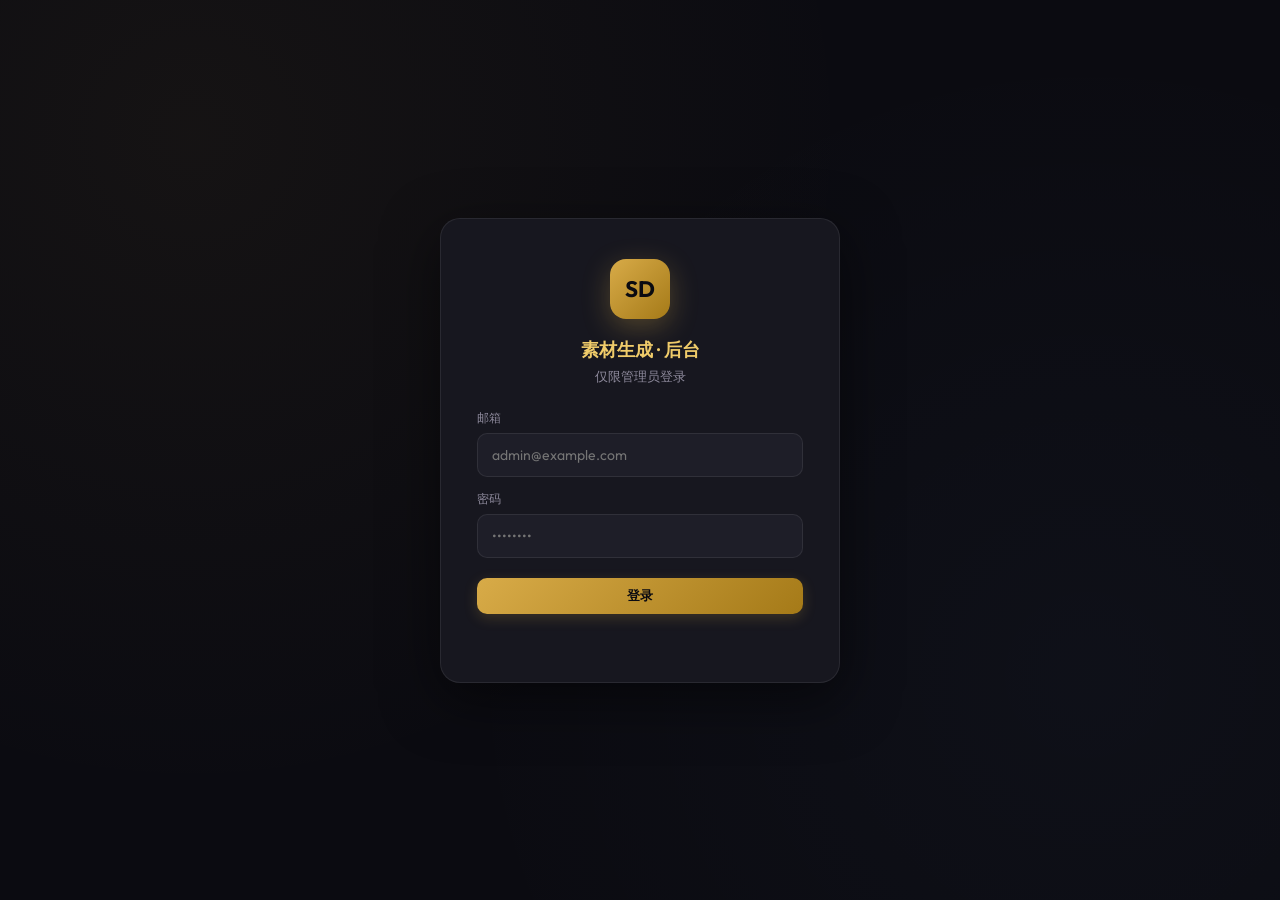
==== commit 189466f7: "revert(admin): restore email/password login flow Co-authored-by: Cursor <cursoragent@cursor.com>" ====
--- a/admin.html
+++ b/admin.html
@@ -35,6 +35,7 @@
 .brand-text h1{font-size:1.18rem;font-weight:600;letter-spacing:.4px;color:var(--cream)}
 .brand-text p{font-size:.75rem;color:var(--text-mute);margin-top:2px}
 .user-bar{display:flex;align-items:center;gap:12px;font-size:.8rem;color:var(--text-mute)}
+.user-bar .email{color:var(--cream);font-weight:500}
 .btn{
   padding:9px 16px;border-radius:10px;border:1px solid var(--border-line);
   background:var(--base-2);color:var(--cream);font-family:inherit;font-size:.8125rem;
@@ -49,17 +50,41 @@
 .btn-primary:hover{box-shadow:0 6px 20px rgba(216,171,72,.3);transform:translateY(-1px)}
 .btn-sm{padding:6px 12px;font-size:.75rem;border-radius:8px}
 
-/* Gate */
-.gate-wrap{min-height:100vh;display:flex;align-items:center;justify-content:center;padding:24px}
-.gate-card{background:var(--base-2);border:1px solid var(--border-line);border-radius:20px;padding:40px 36px;width:100%;max-width:420px;box-shadow:0 16px 56px rgba(0,0,0,.5);text-align:center}
-.gate-card .logo{width:60px;height:60px;border-radius:16px;margin:0 auto 18px;background:linear-gradient(135deg,var(--gold),var(--gold-dark));display:flex;align-items:center;justify-content:center;color:var(--base-0);font-weight:700;font-size:1.4rem;box-shadow:0 8px 28px rgba(216,171,72,.3)}
-.gate-card h2{font-size:1.15rem;color:var(--gold-soft);margin-bottom:6px;font-weight:600}
-.gate-card p{color:var(--text-mute);font-size:.825rem;margin-bottom:18px;line-height:1.6}
-.gate-card .err{color:var(--red);font-size:.8rem;margin-top:14px}
+/* Login */
+.login-wrap{
+  min-height:100vh;display:flex;align-items:center;justify-content:center;padding:24px;
+}
+.login-card{
+  background:var(--base-2);border:1px solid var(--border-line);border-radius:20px;
+  padding:40px 36px;width:100%;max-width:400px;
+  box-shadow:0 16px 56px rgba(0,0,0,.5);
+  text-align:center;
+}
+.login-card .logo{
+  width:60px;height:60px;border-radius:16px;margin:0 auto 18px;
+  background:linear-gradient(135deg,var(--gold),var(--gold-dark));
+  display:flex;align-items:center;justify-content:center;
+  color:var(--base-0);font-weight:700;font-size:1.4rem;
+  box-shadow:0 8px 28px rgba(216,171,72,.3);
+}
+.login-card h2{font-size:1.15rem;color:var(--gold-soft);margin-bottom:6px;font-weight:600}
+.login-card p.sub{color:var(--text-mute);font-size:.8125rem;margin-bottom:24px}
+.field{margin-bottom:14px;text-align:left}
+.field label{display:block;font-size:.75rem;color:var(--text-mute);margin-bottom:6px;letter-spacing:.4px}
+.field input{
+  width:100%;padding:12px 14px;border:1px solid var(--border-line);border-radius:10px;
+  background:var(--base-3);color:var(--cream);font-family:inherit;font-size:.875rem;
+  outline:none;transition:.25s;
+}
+.field input:focus{border-color:rgba(216,171,72,.5);box-shadow:0 0 0 3px rgba(216,171,72,.1)}
+.err-msg{color:var(--red);font-size:.75rem;margin-top:10px;min-height:18px;text-align:left}
 
 /* Stats */
 .stats-grid{display:grid;grid-template-columns:repeat(4,1fr);gap:16px;margin-bottom:28px}
-.stat-card{background:var(--base-2);border:1px solid var(--border-line);border-radius:14px;padding:18px 20px;transition:.25s}
+.stat-card{
+  background:var(--base-2);border:1px solid var(--border-line);border-radius:14px;
+  padding:18px 20px;transition:.25s;
+}
 .stat-card:hover{border-color:rgba(216,171,72,.25);transform:translateY(-2px)}
 .stat-card .label{font-size:.7rem;color:var(--text-mute);letter-spacing:.6px;text-transform:uppercase;margin-bottom:8px}
 .stat-card .value{font-size:1.85rem;font-weight:600;color:var(--gold-soft);line-height:1}
@@ -67,25 +92,44 @@
 
 /* Tabs */
 .tabs{display:flex;gap:4px;background:var(--base-2);padding:4px;border-radius:12px;border:1px solid var(--border-line);margin-bottom:20px;width:fit-content}
-.tab{padding:9px 18px;border-radius:9px;font-size:.8125rem;color:var(--text-mute);cursor:pointer;font-weight:500;transition:.2s;border:none;background:transparent;font-family:inherit}
+.tab{
+  padding:9px 18px;border-radius:9px;font-size:.8125rem;color:var(--text-mute);
+  cursor:pointer;font-weight:500;transition:.2s;border:none;background:transparent;font-family:inherit;
+}
 .tab.active{background:var(--base-3);color:var(--gold-soft)}
 .tab:hover:not(.active){color:var(--cream)}
 
-/* Filters */
-.filters{display:flex;gap:10px;align-items:center;flex-wrap:wrap;margin-bottom:14px;padding:14px 16px;background:var(--base-2);border:1px solid var(--border-line);border-radius:12px}
-.filters input,.filters select{padding:8px 12px;border:1px solid var(--border-line);border-radius:8px;background:var(--base-3);color:var(--cream);font-family:inherit;font-size:.8125rem;outline:none;min-width:140px}
+/* Filter bar */
+.filters{
+  display:flex;gap:10px;align-items:center;flex-wrap:wrap;margin-bottom:14px;
+  padding:14px 16px;background:var(--base-2);border:1px solid var(--border-line);border-radius:12px;
+}
+.filters input,.filters select{
+  padding:8px 12px;border:1px solid var(--border-line);border-radius:8px;
+  background:var(--base-3);color:var(--cream);font-family:inherit;font-size:.8125rem;
+  outline:none;min-width:140px;
+}
 .filters label{font-size:.7rem;color:var(--text-mute);letter-spacing:.4px}
 .filters .spacer{flex:1}
 
 /* Table */
-.table-wrap{background:var(--base-2);border:1px solid var(--border-line);border-radius:14px;overflow:hidden}
+.table-wrap{
+  background:var(--base-2);border:1px solid var(--border-line);border-radius:14px;
+  overflow:hidden;
+}
 table{width:100%;border-collapse:collapse;font-size:.8125rem}
 thead{background:var(--base-3)}
-th{text-align:left;padding:13px 16px;font-size:.7rem;color:var(--text-mute);letter-spacing:.6px;text-transform:uppercase;font-weight:500;border-bottom:1px solid var(--border-line)}
+th{
+  text-align:left;padding:13px 16px;font-size:.7rem;color:var(--text-mute);
+  letter-spacing:.6px;text-transform:uppercase;font-weight:500;border-bottom:1px solid var(--border-line);
+}
 td{padding:12px 16px;border-bottom:1px solid var(--border-soft);color:var(--cream)}
 tbody tr:last-child td{border-bottom:none}
 tbody tr:hover{background:rgba(216,171,72,.04)}
-td .pill{display:inline-block;padding:3px 9px;border-radius:6px;font-size:.7rem;background:var(--base-3);color:var(--text-mute)}
+td .pill{
+  display:inline-block;padding:3px 9px;border-radius:6px;font-size:.7rem;
+  background:var(--base-3);color:var(--text-mute);
+}
 td .pill.success{background:rgba(127,216,155,.12);color:var(--green)}
 td .pill.failed{background:rgba(255,123,123,.12);color:var(--red)}
 td .pill.gold{background:rgba(216,171,72,.12);color:var(--gold-soft)}
@@ -101,8 +145,9 @@
 .pagination button:disabled{opacity:.4;cursor:not-allowed}
 
 .section{display:none}
-.section.active{display:block;animation:fadeIn .25s ease-out}
-@keyframes fadeIn{from{opacity:0}to{opacity:1}}
+.section.active{display:block}
+
+.tag-chip{display:inline-block;padding:2px 8px;border-radius:6px;font-size:.7rem;margin-right:4px;background:var(--base-3);color:var(--text-mute)}
 
 @media (max-width:880px){
   .stats-grid{grid-template-columns:repeat(2,1fr)}
@@ -110,17 +155,29 @@
   th,td{padding:10px 12px;font-size:.75rem}
   .prompt-cell{max-width:160px}
 }
+
+@keyframes fadeIn{from{opacity:0}to{opacity:1}}
+.section.active{animation:fadeIn .25s ease-out}
 </style>
 </head>
 <body>
 
-<!-- Gate (no token / wrong token) -->
-<div id="gateView" class="gate-wrap" style="display:none">
-  <div class="gate-card">
-    <div class="logo">🔒</div>
-    <h2>需要访问令牌</h2>
-    <p>请使用完整的后台链接访问。<br/>如果你是管理员，请检查链接末尾的 <code style="color:var(--gold-soft);background:var(--base-3);padding:2px 6px;border-radius:4px">#k=...</code> 部分是否完整。</p>
-    <div class="err" id="gateErr"></div>
+<!-- Login -->
+<div id="loginView" class="login-wrap">
+  <div class="login-card">
+    <div class="logo">SD</div>
+    <h2>素材生成 · 后台</h2>
+    <p class="sub">仅限管理员登录</p>
+    <div class="field">
+      <label>邮箱</label>
+      <input id="loginEmail" type="email" placeholder="admin@example.com" autocomplete="username"/>
+    </div>
+    <div class="field">
+      <label>密码</label>
+      <input id="loginPwd" type="password" placeholder="••••••••" autocomplete="current-password"/>
+    </div>
+    <button class="btn btn-primary" id="btnLogin" style="width:100%;margin-top:6px">登录</button>
+    <div class="err-msg" id="loginErr"></div>
   </div>
 </div>
 
@@ -135,15 +192,16 @@
       </div>
     </div>
     <div class="user-bar">
-      <span style="color:var(--gold-soft)">● 已授权</span>
+      <span id="adminEmail" class="email">—</span>
       <button class="btn btn-sm" id="btnRefresh">刷新</button>
+      <button class="btn btn-sm" id="btnLogout">退出</button>
     </div>
   </header>
 
   <div class="stats-grid">
-    <div class="stat-card"><div class="label">总用户数</div><div class="value" id="statUsers">—</div><div class="delta">累计昵称数</div></div>
+    <div class="stat-card"><div class="label">总用户数</div><div class="value" id="statUsers">—</div><div class="delta" id="statUsersDelta"></div></div>
     <div class="stat-card"><div class="label">总操作数</div><div class="value" id="statEvents">—</div><div class="delta">所有事件累计</div></div>
-    <div class="stat-card"><div class="label">今日操作</div><div class="value" id="statToday">—</div><div class="delta" id="statTodayDelta">—</div></div>
+    <div class="stat-card"><div class="label">今日操作</div><div class="value" id="statToday">—</div><div class="delta" id="statTodayDelta"></div></div>
     <div class="stat-card"><div class="label">本周生成图片</div><div class="value" id="statGenWeek">—</div><div class="delta">最近 7 天 · success</div></div>
   </div>
 
@@ -189,7 +247,9 @@
             <th>Prompt / 备注</th>
           </tr>
         </thead>
-        <tbody id="eventsBody"><tr><td colspan="6" class="loading">加载中…</td></tr></tbody>
+        <tbody id="eventsBody">
+          <tr><td colspan="6" class="loading">加载中…</td></tr>
+        </tbody>
       </table>
     </div>
     <div class="pagination">
@@ -219,7 +279,9 @@
             <th>成功生成</th>
           </tr>
         </thead>
-        <tbody id="usersBody"><tr><td colspan="6" class="loading">加载中…</td></tr></tbody>
+        <tbody id="usersBody">
+          <tr><td colspan="6" class="loading">加载中…</td></tr>
+        </tbody>
       </table>
     </div>
   </div>
@@ -247,57 +309,56 @@
 const SUPABASE_URL="https://pznlbrtormfulrhmukwv.supabase.co";
 const SUPABASE_ANON_KEY="eyJhbGciOiJIUzI1NiIsInR5cCI6IkpXVCJ9.eyJpc3MiOiJzdXBhYmFzZSIsInJlZiI6InB6bmxicnRvcm1mdWxyaG11a3d2Iiwicm9sZSI6ImFub24iLCJpYXQiOjE3Nzg2NTg5NjQsImV4cCI6MjA5NDIzNDk2NH0.w8nUGu9AfAewGM3c8UDUCEIkKN5EtclZa1R1rNTNaIw";
 
-/* 令牌的 SHA-256 哈希（原文不在源码里，无法被反推） */
-const TOKEN_HASH = "51d0e91a44ec00da97e24441609dc663a7c9bcc61c7d94601c15256e5ae97773";
-const TOKEN_STORAGE_KEY = "sd_admin_token";
+const sb = createClient(SUPABASE_URL, SUPABASE_ANON_KEY, {
+  auth:{persistSession:true,autoRefreshToken:true}
+});
 
 const $ = s=>document.querySelector(s);
-
-/* ============ Gate ============ */
-async function sha256Hex(text){
-  const buf = new TextEncoder().encode(text);
-  const hash = await crypto.subtle.digest("SHA-256", buf);
-  return Array.from(new Uint8Array(hash)).map(b=>b.toString(16).padStart(2,"0")).join("");
-}
-
-async function checkGate(){
-  // 1) URL hash 里有令牌
-  let token = "";
-  const hash = location.hash.replace(/^#/,"");
-  const m = hash.match(/k=([^&]+)/);
-  if(m) token = decodeURIComponent(m[1]);
-  // 2) 否则用 localStorage 里上次的
-  if(!token) token = localStorage.getItem(TOKEN_STORAGE_KEY) || "";
-
-  if(!token){ showGate(); return false; }
-  const h = await sha256Hex(token);
-  if(h !== TOKEN_HASH){ showGate("令牌错误"); return false; }
-  localStorage.setItem(TOKEN_STORAGE_KEY, token);
-  // 清掉 URL 上的 hash，避免被路人围观
-  history.replaceState(null,"",location.pathname);
-  showMain();
-  return true;
-}
-function showGate(err){
-  $("#gateView").style.display="flex";
-  $("#mainView").style.display="none";
-  if(err) $("#gateErr").textContent = err;
-}
-function showMain(){
-  $("#gateView").style.display="none";
-  $("#mainView").style.display="block";
-  loadAll();
-}
-
-/* ============ Supabase ============ */
-const sb = createClient(SUPABASE_URL, SUPABASE_ANON_KEY);
 const PAGE_SIZE = 50;
 let evPage = 0;
 let evFilters = {};
 let allUsers = [];
 
+/* ================= Auth ================= */
+async function checkAuth(){
+  const { data:{ session } } = await sb.auth.getSession();
+  if(session){
+    showMain(session.user);
+  }else{
+    $("#loginView").style.display="flex";
+    $("#mainView").style.display="none";
+  }
+}
+
+$("#btnLogin").onclick = async ()=>{
+  const email = $("#loginEmail").value.trim();
+  const pwd = $("#loginPwd").value;
+  $("#loginErr").textContent="";
+  if(!email||!pwd){$("#loginErr").textContent="请输入邮箱和密码";return}
+  $("#btnLogin").disabled=true;$("#btnLogin").textContent="登录中…";
+  const { data, error } = await sb.auth.signInWithPassword({email,password:pwd});
+  $("#btnLogin").disabled=false;$("#btnLogin").textContent="登录";
+  if(error){$("#loginErr").textContent=error.message||"登录失败";return}
+  showMain(data.user);
+};
+
+$("#loginPwd").addEventListener("keydown",e=>{if(e.key==="Enter")$("#btnLogin").click()});
+
+$("#btnLogout").onclick = async ()=>{
+  await sb.auth.signOut();
+  location.reload();
+};
+
+function showMain(user){
+  $("#loginView").style.display="none";
+  $("#mainView").style.display="block";
+  $("#adminEmail").textContent = user.email || "管理员";
+  loadAll();
+}
+
 $("#btnRefresh").onclick = ()=>loadAll();
 
+/* ================= Tabs ================= */
 document.querySelectorAll(".tab").forEach(t=>{
   t.onclick = ()=>{
     document.querySelectorAll(".tab").forEach(x=>x.classList.remove("active"));
@@ -307,6 +368,7 @@
   };
 });
 
+/* ================= Load ================= */
 async function loadAll(){
   await Promise.all([loadStats(), loadEvents(), loadUsers(), loadOverview()]);
 }
@@ -328,6 +390,7 @@
   $("#statToday").textContent = tev.count ?? 0;
   $("#statGenWeek").textContent = gen.count ?? 0;
 
+  // delta: today vs yesterday
   const yest = new Date(today.getTime()-24*3600*1000);
   const yev = await sb.from("tracker_events").select("*",{count:"exact",head:true})
     .gte("created_at", yest.toISOString()).lt("created_at", today.toISOString());
@@ -345,9 +408,11 @@
   if(evFilters.prompt) q = q.ilike("prompt_preview", `%${evFilters.prompt}%`);
   const { data, error, count } = await q;
   const tbody = $("#eventsBody");
-  if(error){tbody.innerHTML=`<tr><td colspan="6" class="empty">加载失败：${error.message}<br/><span style="font-size:.75rem">提示：请先在 Supabase 跑允许 anon SELECT 的 SQL</span></td></tr>`;return}
+  if(error){tbody.innerHTML=`<tr><td colspan="6" class="empty">加载失败：${error.message}</td></tr>`;return}
   if(!data||!data.length){tbody.innerHTML=`<tr><td colspan="6" class="empty">暂无数据</td></tr>`;}
-  else tbody.innerHTML = data.map(rowToEventTr).join("");
+  else {
+    tbody.innerHTML = data.map(rowToEventTr).join("");
+  }
   const total = count||0;
   const totalPages = Math.max(1, Math.ceil(total/PAGE_SIZE));
   $("#evPageInfo").textContent = `第 ${evPage+1} / ${totalPages} 页 · 共 ${total} 条`;
@@ -410,17 +475,26 @@
   setTimeout(()=>URL.revokeObjectURL(url),1000);
 };
 
+/* ================= Users ================= */
 async function loadUsers(){
   const { data:users, error } = await sb.from("tracker_users").select("*").order("last_seen",{ascending:false}).limit(500);
   if(error){$("#usersBody").innerHTML=`<tr><td colspan="6" class="empty">加载失败：${error.message}</td></tr>`;return}
-  const { data:counts } = await sb.from("tracker_events").select("device_id,event_type,status").limit(5000);
+
+  // get event counts per device
+  const { data:counts } = await sb.from("tracker_events")
+    .select("device_id,event_type,status").limit(5000);
   const stats = {};
   (counts||[]).forEach(c=>{
     if(!stats[c.device_id]) stats[c.device_id]={total:0,gen:0};
     stats[c.device_id].total++;
     if(c.event_type==="generate"&&c.status==="success") stats[c.device_id].gen++;
   });
-  allUsers = (users||[]).map(u=>({...u, total: stats[u.device_id]?.total||0, gen: stats[u.device_id]?.gen||0}));
+
+  allUsers = (users||[]).map(u=>({
+    ...u,
+    total: stats[u.device_id]?.total||0,
+    gen: stats[u.device_id]?.gen||0
+  }));
   renderUsers();
 }
 
@@ -442,6 +516,7 @@
     </tr>`;
   }).join("");
 }
+
 $("#userSearch").oninput = renderUsers;
 
 function fmtDate(s){
@@ -449,6 +524,7 @@
   return `${d.getFullYear()}-${String(d.getMonth()+1).padStart(2,"0")}-${String(d.getDate()).padStart(2,"0")} ${String(d.getHours()).padStart(2,"0")}:${String(d.getMinutes()).padStart(2,"0")}`;
 }
 
+/* ================= Overview ================= */
 async function loadOverview(){
   const { data } = await sb.from("tracker_events").select("provider,status,nickname,device_id,created_at")
     .eq("event_type","generate").limit(5000);
@@ -482,7 +558,8 @@
   }).join("");
 }
 
-checkGate();
+/* ================= Init ================= */
+checkAuth();
 </script>
 </body>
 </html>
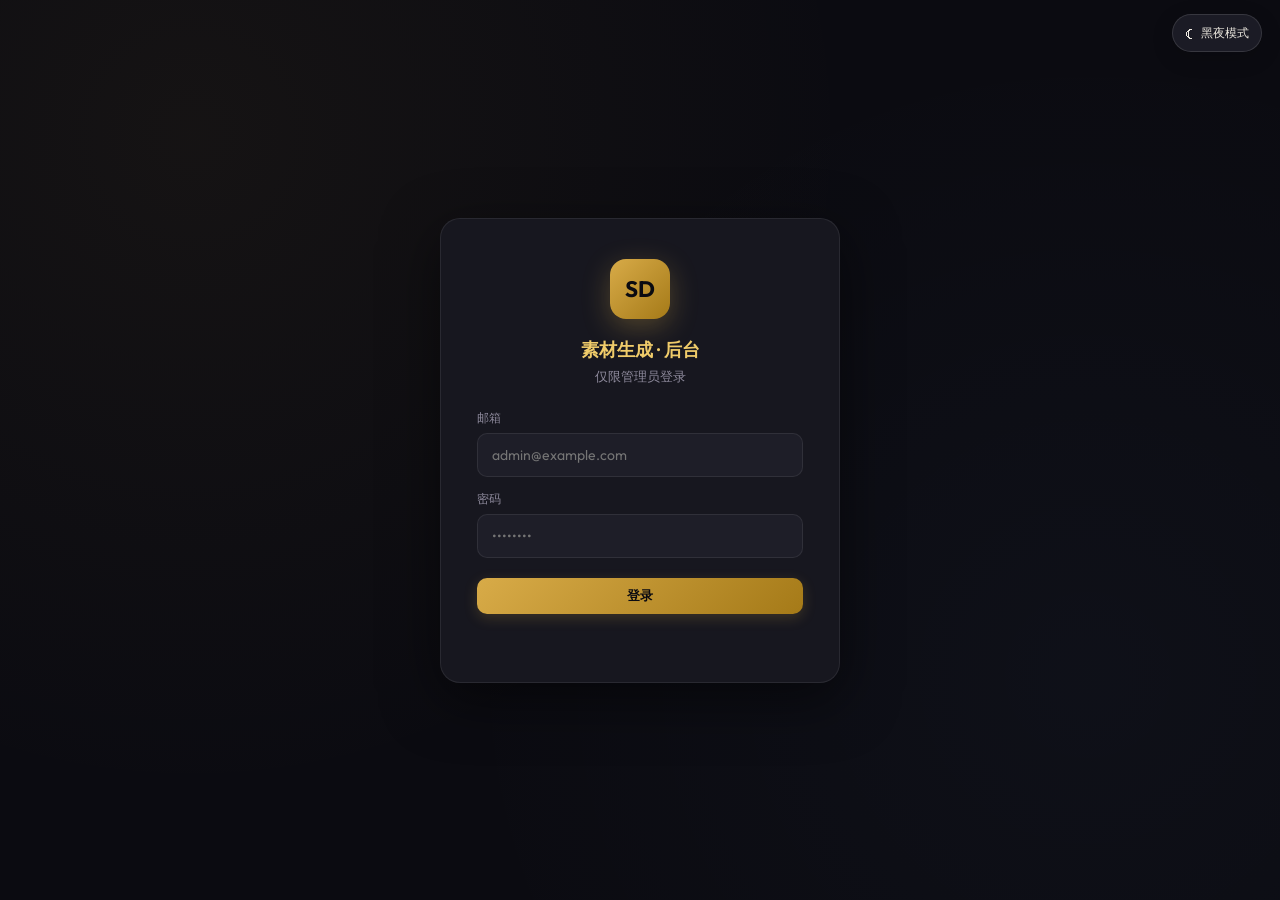
==== commit 4e729350: "feat: update themes and image model providers" ====
--- a/admin.html
+++ b/admin.html
@@ -1,8 +1,9 @@
 <!DOCTYPE html>
-<html lang="zh-CN">
+<html lang="zh-CN" data-page="admin">
 <head>
 <meta charset="UTF-8" />
 <meta name="viewport" content="width=device-width, initial-scale=1.0" />
+<script>(function(){try{document.documentElement.dataset.theme=localStorage.getItem("sucai-theme")==="light"?"light":"dark"}catch(e){document.documentElement.dataset.theme="dark"}})();</script>
 <title>素材生成 · 后台数据</title>
 <link rel="preconnect" href="https://fonts.googleapis.com" />
 <link rel="preconnect" href="https://fonts.gstatic.com" crossorigin />
@@ -159,6 +160,8 @@
 @keyframes fadeIn{from{opacity:0}to{opacity:1}}
 .section.active{animation:fadeIn .25s ease-out}
 </style>
+<link rel="stylesheet" href="assets/theme.css" />
+<script src="assets/theme.js" defer></script>
 </head>
 <body>
 
@@ -219,6 +222,7 @@
         <option value="">全部</option>
         <option value="visit">访问</option>
         <option value="generate">生成</option>
+        <option value="asset_click">点击素材</option>
         <option value="upload">上传素材</option>
         <option value="save_to_gallery">存入素材库</option>
       </select>
@@ -228,8 +232,8 @@
         <option value="success">成功</option>
         <option value="failed">失败</option>
       </select>
-      <label>用户</label>
-      <input id="filterNick" type="text" placeholder="昵称关键字"/>
+      <label>ERP</label>
+      <input id="filterNick" type="text" placeholder="ERP 关键字"/>
       <label>关键词</label>
       <input id="filterPrompt" type="text" placeholder="Prompt 关键字"/>
       <div class="spacer"></div>
@@ -239,16 +243,18 @@
       <table>
         <thead>
           <tr>
-            <th style="width:160px">时间</th>
-            <th style="width:140px">昵称</th>
+            <th style="width:140px">时间</th>
+            <th style="width:110px">ERP</th>
+            <th style="width:90px">角色</th>
+            <th style="width:100px">业务线</th>
             <th style="width:100px">事件</th>
-            <th style="width:110px">服务商</th>
-            <th style="width:90px">状态</th>
-            <th>Prompt / 备注</th>
+            <th style="width:100px">服务商</th>
+            <th style="width:80px">状态</th>
+            <th>Prompt / 素材 / 备注</th>
           </tr>
         </thead>
         <tbody id="eventsBody">
-          <tr><td colspan="6" class="loading">加载中…</td></tr>
+          <tr><td colspan="8" class="loading">加载中…</td></tr>
         </tbody>
       </table>
     </div>
@@ -263,7 +269,11 @@
   <div class="section" id="sec-users">
     <div class="filters">
       <label>搜索</label>
-      <input id="userSearch" type="text" placeholder="昵称关键字"/>
+      <input id="userSearch" type="text" placeholder="ERP 关键字"/>
+      <label>角色</label>
+      <select id="userRoleFilter"><option value="">全部</option></select>
+      <label>业务线</label>
+      <select id="userBizFilter"><option value="">全部</option></select>
       <div class="spacer"></div>
       <span style="font-size:.75rem;color:var(--text-mute)" id="userCount"></span>
     </div>
@@ -271,16 +281,18 @@
       <table>
         <thead>
           <tr>
-            <th>昵称</th>
-            <th>设备 ID</th>
+            <th>ERP</th>
+            <th>角色</th>
+            <th>业务线</th>
             <th>首次访问</th>
             <th>最近活跃</th>
             <th>操作数</th>
             <th>成功生成</th>
+            <th>点击素材</th>
           </tr>
         </thead>
         <tbody id="usersBody">
-          <tr><td colspan="6" class="loading">加载中…</td></tr>
+          <tr><td colspan="8" class="loading">加载中…</td></tr>
         </tbody>
       </table>
     </div>
@@ -408,8 +420,8 @@
   if(evFilters.prompt) q = q.ilike("prompt_preview", `%${evFilters.prompt}%`);
   const { data, error, count } = await q;
   const tbody = $("#eventsBody");
-  if(error){tbody.innerHTML=`<tr><td colspan="6" class="empty">加载失败：${error.message}</td></tr>`;return}
-  if(!data||!data.length){tbody.innerHTML=`<tr><td colspan="6" class="empty">暂无数据</td></tr>`;}
+  if(error){tbody.innerHTML=`<tr><td colspan="8" class="empty">加载失败：${error.message}</td></tr>`;return}
+  if(!data||!data.length){tbody.innerHTML=`<tr><td colspan="8" class="empty">暂无数据</td></tr>`;}
   else {
     tbody.innerHTML = data.map(rowToEventTr).join("");
   }
@@ -422,24 +434,45 @@
 
 function rowToEventTr(r){
   const t = new Date(r.created_at);
-  const time = `${t.getFullYear()}-${String(t.getMonth()+1).padStart(2,"0")}-${String(t.getDate()).padStart(2,"0")} ${String(t.getHours()).padStart(2,"0")}:${String(t.getMinutes()).padStart(2,"0")}`;
-  const evMap = {"generate":"生成","upload":"上传","visit":"访问","save_to_gallery":"存素材"};
-  const evClass = {"generate":"gold","upload":"blue","visit":"","save_to_gallery":"success"};
+  const time = `${String(t.getMonth()+1).padStart(2,"0")}-${String(t.getDate()).padStart(2,"0")} ${String(t.getHours()).padStart(2,"0")}:${String(t.getMinutes()).padStart(2,"0")}`;
+  const evMap = {"generate":"生成","upload":"上传","visit":"访问","save_to_gallery":"存素材","asset_click":"点击素材"};
+  const evClass = {"generate":"gold","upload":"blue","visit":"","save_to_gallery":"success","asset_click":"blue"};
   const ev = `<span class="pill ${evClass[r.event_type]||""}">${evMap[r.event_type]||r.event_type}</span>`;
   const provMap = {"jimeng":"即梦","gemini":"Gemini","qwen":"千问","openai":"OpenAI"};
   const prov = r.provider ? `<span class="pill">${provMap[r.provider]||r.provider}</span>` : '<span class="mono">—</span>';
   let st = '<span class="mono">—</span>';
   if(r.status==="success") st = '<span class="pill success">成功</span>';
   else if(r.status==="failed") st = '<span class="pill failed">失败</span>';
-  const prompt = r.prompt_preview || r.error_msg || (r.meta ? JSON.stringify(r.meta) : "");
-  const promptCell = prompt ? `<span class="prompt-cell" title="${esc(prompt)}">${esc(prompt)}</span>` : '<span class="mono">—</span>';
+
+  const meta = r.meta || {};
+  const role = meta._role || "";
+  const biz = meta._business || "";
+  const roleCell = role ? `<span class="pill">${esc(role)}</span>` : '<span class="mono">—</span>';
+  const bizCell = biz ? `<span class="pill blue">${esc(biz)}</span>` : '<span class="mono">—</span>';
+
+  let mainCell = "";
+  if(r.event_type==="asset_click"){
+    const lbl = meta.label || "";
+    const src = meta.source==="user_upload" ? "用户上传" : (meta.source==="builtin"?"内置":"");
+    mainCell = `<span class="prompt-cell" title="${esc(lbl+" · "+(r.prompt_preview||""))}">📷 ${esc(lbl)}${src?` <span class="tag-chip">${src}</span>`:""} <span class="mono">${esc((r.prompt_preview||"").slice(0,60))}</span></span>`;
+  }else if(r.event_type==="upload"){
+    mainCell = `<span class="mono">上传 ${meta.count||"?"} 张 · 分类: ${esc(meta.cat||"-")}</span>`;
+  }else if(r.event_type==="save_to_gallery"){
+    mainCell = `<span class="prompt-cell" title="${esc(r.prompt_preview||"")}">来自: ${esc(meta.source||"-")} · ${esc((r.prompt_preview||"").slice(0,80))}</span>`;
+  }else{
+    const prompt = r.prompt_preview || r.error_msg || "";
+    mainCell = prompt ? `<span class="prompt-cell" title="${esc(prompt)}">${esc(prompt)}</span>` : '<span class="mono">—</span>';
+  }
+
   return `<tr>
     <td class="mono">${time}</td>
     <td class="nick">${esc(r.nickname||"未命名")}</td>
+    <td>${roleCell}</td>
+    <td>${bizCell}</td>
     <td>${ev}</td>
     <td>${prov}</td>
     <td>${st}</td>
-    <td>${promptCell}</td>
+    <td>${mainCell}</td>
   </tr>`;
 }
 
@@ -454,7 +487,7 @@
 $("#evNext").onclick = ()=>{evPage++;loadEvents()};
 
 $("#btnExportCsv").onclick = async ()=>{
-  let q = sb.from("tracker_events").select("created_at,nickname,device_id,event_type,provider,model,status,prompt_preview,error_msg")
+  let q = sb.from("tracker_events").select("created_at,nickname,device_id,event_type,provider,model,status,prompt_preview,error_msg,meta")
     .order("created_at",{ascending:false}).limit(5000);
   if(evFilters.type) q = q.eq("event_type", evFilters.type);
   if(evFilters.status) q = q.eq("status", evFilters.status);
@@ -462,11 +495,16 @@
   if(evFilters.prompt) q = q.ilike("prompt_preview", `%${evFilters.prompt}%`);
   const { data, error } = await q;
   if(error){alert("导出失败："+error.message);return}
-  const header = ["时间","昵称","设备ID","事件","服务商","模型","状态","Prompt","错误"];
-  const rows = (data||[]).map(r=>[
-    r.created_at, r.nickname, r.device_id, r.event_type, r.provider, r.model, r.status,
-    (r.prompt_preview||"").replace(/\n/g," "), r.error_msg||""
-  ]);
+  const header = ["时间","ERP","角色","业务线","设备ID","事件","服务商","模型","状态","Prompt","素材名","错误"];
+  const rows = (data||[]).map(r=>{
+    const m = r.meta||{};
+    return [
+      r.created_at, r.nickname, m._role||"", m._business||"",
+      r.device_id, r.event_type, r.provider, r.model, r.status,
+      (r.prompt_preview||"").replace(/\n/g," "),
+      m.label||"", r.error_msg||""
+    ];
+  });
   const csv = [header, ...rows].map(r=>r.map(v=>`"${String(v??"").replace(/"/g,'""')}"`).join(",")).join("\n");
   const blob = new Blob(["\ufeff"+csv],{type:"text/csv;charset=utf-8"});
   const url = URL.createObjectURL(blob);
@@ -478,46 +516,67 @@
 /* ================= Users ================= */
 async function loadUsers(){
   const { data:users, error } = await sb.from("tracker_users").select("*").order("last_seen",{ascending:false}).limit(500);
-  if(error){$("#usersBody").innerHTML=`<tr><td colspan="6" class="empty">加载失败：${error.message}</td></tr>`;return}
-
-  // get event counts per device
+  if(error){$("#usersBody").innerHTML=`<tr><td colspan="8" class="empty">加载失败：${error.message}</td></tr>`;return}
+
   const { data:counts } = await sb.from("tracker_events")
-    .select("device_id,event_type,status").limit(5000);
+    .select("device_id,event_type,status").limit(8000);
   const stats = {};
   (counts||[]).forEach(c=>{
-    if(!stats[c.device_id]) stats[c.device_id]={total:0,gen:0};
+    if(!stats[c.device_id]) stats[c.device_id]={total:0,gen:0,click:0};
     stats[c.device_id].total++;
     if(c.event_type==="generate"&&c.status==="success") stats[c.device_id].gen++;
+    if(c.event_type==="asset_click") stats[c.device_id].click++;
   });
 
   allUsers = (users||[]).map(u=>({
     ...u,
     total: stats[u.device_id]?.total||0,
-    gen: stats[u.device_id]?.gen||0
+    gen: stats[u.device_id]?.gen||0,
+    click: stats[u.device_id]?.click||0
   }));
+
+  const roleSel = $("#userRoleFilter");
+  const bizSel = $("#userBizFilter");
+  const roles = [...new Set(allUsers.map(u=>u.role).filter(Boolean))];
+  const bizs = [...new Set(allUsers.map(u=>u.business_line).filter(Boolean))];
+  roleSel.innerHTML = '<option value="">全部</option>' + roles.map(r=>`<option value="${esc(r)}">${esc(r)}</option>`).join("");
+  bizSel.innerHTML = '<option value="">全部</option>' + bizs.map(b=>`<option value="${esc(b)}">${esc(b)}</option>`).join("");
+
   renderUsers();
 }
 
 function renderUsers(){
   const kw = $("#userSearch").value.trim().toLowerCase();
-  const filtered = kw ? allUsers.filter(u=>(u.nickname||"").toLowerCase().includes(kw)) : allUsers;
+  const roleFilter = $("#userRoleFilter").value;
+  const bizFilter = $("#userBizFilter").value;
+  let filtered = allUsers;
+  if(kw) filtered = filtered.filter(u=>(u.erp||u.nickname||"").toLowerCase().includes(kw));
+  if(roleFilter) filtered = filtered.filter(u=>u.role===roleFilter);
+  if(bizFilter) filtered = filtered.filter(u=>u.business_line===bizFilter);
   $("#userCount").textContent = `共 ${filtered.length} 位用户`;
-  if(!filtered.length){$("#usersBody").innerHTML=`<tr><td colspan="6" class="empty">暂无数据</td></tr>`;return}
+  if(!filtered.length){$("#usersBody").innerHTML=`<tr><td colspan="8" class="empty">暂无数据</td></tr>`;return}
   $("#usersBody").innerHTML = filtered.map(u=>{
     const first = u.created_at ? fmtDate(u.created_at) : "—";
     const last = u.last_seen ? fmtDate(u.last_seen) : "—";
+    const erpV = u.erp || u.nickname || "未命名";
+    const roleV = u.role ? `<span class="pill">${esc(u.role)}</span>` : '<span class="mono">—</span>';
+    const bizV = u.business_line ? `<span class="pill blue">${esc(u.business_line)}</span>` : '<span class="mono">—</span>';
     return `<tr>
-      <td class="nick">${esc(u.nickname||"未命名")}</td>
-      <td class="mono" title="${esc(u.device_id)}">${esc((u.device_id||"").slice(0,18))}…</td>
+      <td class="nick" title="${esc(u.device_id||"")}">${esc(erpV)}</td>
+      <td>${roleV}</td>
+      <td>${bizV}</td>
       <td class="mono">${first}</td>
       <td class="mono">${last}</td>
       <td><span class="pill">${u.total}</span></td>
       <td><span class="pill gold">${u.gen}</span></td>
+      <td><span class="pill">${u.click}</span></td>
     </tr>`;
   }).join("");
 }
 
 $("#userSearch").oninput = renderUsers;
+$("#userRoleFilter").onchange = renderUsers;
+$("#userBizFilter").onchange = renderUsers;
 
 function fmtDate(s){
   const d = new Date(s);
--- a/assets/theme.css
+++ b/assets/theme.css
@@ -0,0 +1,136 @@
+/* Shared light/dark theme controls */
+:root{color-scheme:dark}
+html[data-theme="light"]{color-scheme:light}
+
+.theme-switcher{
+  position:fixed;top:14px;right:18px;z-index:1000001;
+  display:inline-flex;align-items:center;gap:8px;
+  min-height:38px;padding:7px 12px;border:1px solid var(--theme-switch-border,rgba(255,255,255,.12));
+  border-radius:999px;background:var(--theme-switch-bg,rgba(30,30,40,.88));
+  color:var(--theme-switch-text,#EDE9E0);font:500 .75rem/1 "Outfit","PingFang SC",sans-serif;
+  box-shadow:0 6px 22px rgba(0,0,0,.16);backdrop-filter:blur(14px);-webkit-backdrop-filter:blur(14px);
+  cursor:pointer;transition:background-color .22s,border-color .22s,color .22s,transform .22s,box-shadow .22s;
+}
+.theme-switcher:hover{transform:translateY(-1px);border-color:var(--theme-switch-hover-border,rgba(216,171,72,.5));box-shadow:0 8px 26px rgba(0,0,0,.2)}
+.theme-switcher:focus-visible{outline:2px solid var(--gold,#D8AB48);outline-offset:3px}
+.theme-switcher__icon{font-size:1rem;line-height:1;transform:translateY(-.5px)}
+.theme-switcher__label{white-space:nowrap}
+
+html[data-theme="light"]{
+  --theme-switch-bg:rgba(31,39,47,.94);
+  --theme-switch-border:rgba(255,255,255,.12);
+  --theme-switch-text:#F8F5EE;
+  --theme-switch-hover-border:rgba(226,184,86,.8);
+}
+
+/* Main material workspace */
+html[data-page="workspace"]{
+  --onboarding-backdrop:rgba(8,8,12,.88);
+  --onboarding-shadow:0 20px 64px rgba(0,0,0,.7);
+}
+html[data-page="workspace"][data-theme="light"]{
+  --bg:#F2F5F7;--bg2:#EAF0F3;--surface:#FFFFFF;--elevated:#F5F7F8;--hover:#E9EEF1;
+  --border:rgba(42,55,66,.11);--border-active:rgba(166,112,24,.42);
+  --gold:#B27A20;--gold-l:#78500E;--gold-dim:rgba(178,122,32,.12);--gold-glow:rgba(178,122,32,.07);
+  --blue:#3564A8;--green:#167A59;--red:#C14C4C;--orange:#B86120;
+  --text:#202830;--text2:#5E6973;--muted:#8D98A2;
+  --shadow:0 8px 28px rgba(34,48,59,.08);--shadow-lg:0 18px 52px rgba(34,48,59,.14);
+  --glass:rgba(255,255,255,.74);
+  --onboarding-backdrop:rgba(232,238,241,.9);
+  --onboarding-shadow:0 24px 70px rgba(36,50,61,.18);
+}
+html[data-page="workspace"][data-theme="light"] body::before{
+  background:radial-gradient(ellipse 72% 42% at 12% -8%,rgba(226,184,86,.15),transparent 64%),radial-gradient(ellipse 58% 46% at 100% 92%,rgba(74,116,164,.11),transparent 68%),linear-gradient(135deg,rgba(255,255,255,.3),transparent 48%),var(--bg);
+}
+html[data-page="workspace"][data-theme="light"] header{background:rgba(249,251,252,.86);box-shadow:0 1px 0 rgba(255,255,255,.9)}
+html[data-page="workspace"][data-theme="light"] header::after{opacity:.62}
+html[data-page="workspace"][data-theme="light"] .tabs{background:rgba(246,249,250,.9)}
+html[data-page="workspace"][data-theme="light"] .upload-zone{border-color:rgba(54,73,87,.2);background:rgba(255,255,255,.66)}
+html[data-page="workspace"][data-theme="light"] .upload-zone:hover,
+html[data-page="workspace"][data-theme="light"] .upload-zone.dragover{background:#FFFCF5;box-shadow:inset 0 0 0 1px rgba(178,122,32,.08)}
+html[data-page="workspace"][data-theme="light"] .gallery-item,
+html[data-page="workspace"][data-theme="light"] .form-section,
+html[data-page="workspace"][data-theme="light"] .ai-section,
+html[data-page="workspace"][data-theme="light"] .batch-card,
+html[data-page="workspace"][data-theme="light"] .gen-card{box-shadow:0 1px 2px rgba(34,48,59,.035),0 8px 24px rgba(34,48,59,.045)}
+html[data-page="workspace"][data-theme="light"] .field input,
+html[data-page="workspace"][data-theme="light"] .field textarea,
+html[data-page="workspace"][data-theme="light"] .field select{box-shadow:inset 0 1px 1px rgba(34,48,59,.035)}
+html[data-page="workspace"][data-theme="light"] .field input:focus,
+html[data-page="workspace"][data-theme="light"] .field textarea:focus,
+html[data-page="workspace"][data-theme="light"] .field select:focus{box-shadow:0 0 0 3px rgba(178,122,32,.1)}
+html[data-page="workspace"][data-theme="light"] .filter-btn.active,
+html[data-page="workspace"][data-theme="light"] .mode-chip.active{
+  background:linear-gradient(135deg,#304B5D,#426A80);color:#FFFFFF;border-color:transparent;
+  box-shadow:0 6px 16px rgba(48,75,93,.18);text-shadow:0 1px 1px rgba(18,32,41,.18);
+}
+html[data-page="workspace"][data-theme="light"] .btn-primary{background:linear-gradient(135deg,#E5BD60,#B8781D);color:#201A10;box-shadow:0 6px 16px rgba(178,122,32,.18)}
+html[data-page="workspace"][data-theme="light"] .gallery-item .cat-tag{
+  background:#E6EDF1;color:#40596A;border:1px solid #D2DEE5;
+  box-shadow:inset 0 1px 0 rgba(255,255,255,.85);backdrop-filter:none;
+}
+html[data-page="workspace"][data-theme="light"] .gallery-item.selected{
+  border-color:#65869B;box-shadow:0 0 0 2px rgba(101,134,155,.16),0 14px 36px rgba(34,48,59,.11);
+}
+html[data-page="workspace"][data-theme="light"] .filter-btn:hover,
+html[data-page="workspace"][data-theme="light"] .mode-chip:hover,
+html[data-page="workspace"][data-theme="light"] .mini-gallery img:hover,
+html[data-page="workspace"][data-theme="light"] .asset-picker .ap-item:hover{border-color:rgba(54,73,87,.24)}
+html[data-page="workspace"][data-theme="light"] .gallery-item:hover,
+html[data-page="workspace"][data-theme="light"] .gen-card:hover{border-color:rgba(54,73,87,.18);box-shadow:0 18px 42px rgba(34,48,59,.13)}
+html[data-page="workspace"][data-theme="light"] .modal-overlay{background:rgba(28,37,45,.42)}
+html[data-page="workspace"][data-theme="light"] ::-webkit-scrollbar-thumb{background:rgba(55,69,80,.18)}
+html[data-page="workspace"][data-theme="light"] ::-webkit-scrollbar-thumb:hover{background:rgba(55,69,80,.28)}
+
+/* Admin dashboard */
+html[data-page="admin"][data-theme="light"]{
+  --gold:#B27A20;--gold-soft:#78500E;--gold-dark:#8F5B10;
+  --cream:#202830;--text-mute:#65717B;--text-dim:#939DA5;
+  --base-0:#F2F5F7;--base-1:#EDF1F3;--base-2:#FFFFFF;--base-3:#F2F5F6;
+  --border-soft:rgba(42,55,66,.07);--border-line:rgba(42,55,66,.12);
+  --green:#167A59;--red:#C14C4C;--blue:#3564A8;--orange:#B86120;
+}
+html[data-page="admin"][data-theme="light"] body{
+  background-image:radial-gradient(circle at 12% 8%,rgba(226,184,86,.15) 0%,transparent 42%),radial-gradient(circle at 92% 82%,rgba(74,116,164,.11) 0%,transparent 48%);
+}
+html[data-page="admin"][data-theme="light"] .login-card{box-shadow:0 24px 68px rgba(36,50,61,.15);border-color:rgba(42,55,66,.13)}
+html[data-page="admin"][data-theme="light"] .stat-card,
+html[data-page="admin"][data-theme="light"] .filters,
+html[data-page="admin"][data-theme="light"] .table-wrap{box-shadow:0 8px 26px rgba(34,48,59,.055)}
+html[data-page="admin"][data-theme="light"] tbody tr:hover{background:rgba(53,100,168,.045)}
+html[data-page="admin"][data-theme="light"] .tab.active{background:#27323B;color:#F3CF78}
+html[data-page="admin"][data-theme="light"] .field input:focus{box-shadow:0 0 0 3px rgba(178,122,32,.1)}
+html[data-page="admin"][data-theme="light"] .brand-icon,
+html[data-page="admin"][data-theme="light"] .login-card .logo,
+html[data-page="admin"][data-theme="light"] .btn-primary{color:#201A10}
+html[data-page="admin"][data-theme="light"] .btn-primary{background:linear-gradient(135deg,#E5BD60,#B8781D);box-shadow:0 7px 18px rgba(178,122,32,.2)}
+
+/* Batch prompt page: dark is the shared default; light restores its bright palette. */
+html[data-page="prompt"]{
+  --bg:#0B0B11;--card:#17171F;--orange:#F0A050;--text:#EDE9E0;--muted:#8E8A9C;--border:rgba(255,255,255,.08);
+  --field-bg:#1E1E28;--soft-bg:#111118;--code:#F0CC6A;--success:#5CE0A0;--danger:#FF7B7B;
+}
+html[data-page="prompt"][data-theme="light"]{
+  --bg:#F2F5F7;--card:#FFFFFF;--orange:#B86120;--text:#202830;--muted:#65717B;--border:#DDE4E8;
+  --field-bg:#F7F9FA;--soft-bg:#EDF2F4;--code:#78500E;--success:#167A59;--danger:#C14C4C;
+}
+html[data-page="prompt"][data-theme="light"] body{background-image:radial-gradient(circle at 8% 0%,rgba(226,184,86,.14),transparent 35%),radial-gradient(circle at 100% 100%,rgba(74,116,164,.1),transparent 42%);background-attachment:fixed}
+html[data-page="prompt"][data-theme="light"] section{box-shadow:0 8px 28px rgba(34,48,59,.055)}
+html[data-page="prompt"][data-theme="light"] .primary{background:linear-gradient(135deg,#E5BD60,#B8781D);color:#201A10;box-shadow:0 5px 14px rgba(178,122,32,.18)}
+html[data-page="prompt"] select,
+html[data-page="prompt"] textarea,
+html[data-page="prompt"] input[type="text"]{background:var(--field-bg);color:var(--text)}
+html[data-page="prompt"] .tokens,
+html[data-page="prompt"] th{background:var(--soft-bg)}
+html[data-page="prompt"] .tokens code{color:var(--code)}
+html[data-page="prompt"] .secondary{background:var(--field-bg);color:var(--text)}
+html[data-page="prompt"] .ok{color:var(--success)}
+html[data-page="prompt"] .err{color:var(--danger)}
+
+@media(max-width:640px){
+  .theme-switcher{top:10px;right:10px;width:38px;min-height:38px;padding:0;justify-content:center}
+  .theme-switcher__label{display:none}
+  html[data-page="workspace"] header{padding-left:54px;padding-right:54px}
+}
+
+@media(prefers-reduced-motion:reduce){.theme-switcher{transition:none}}
